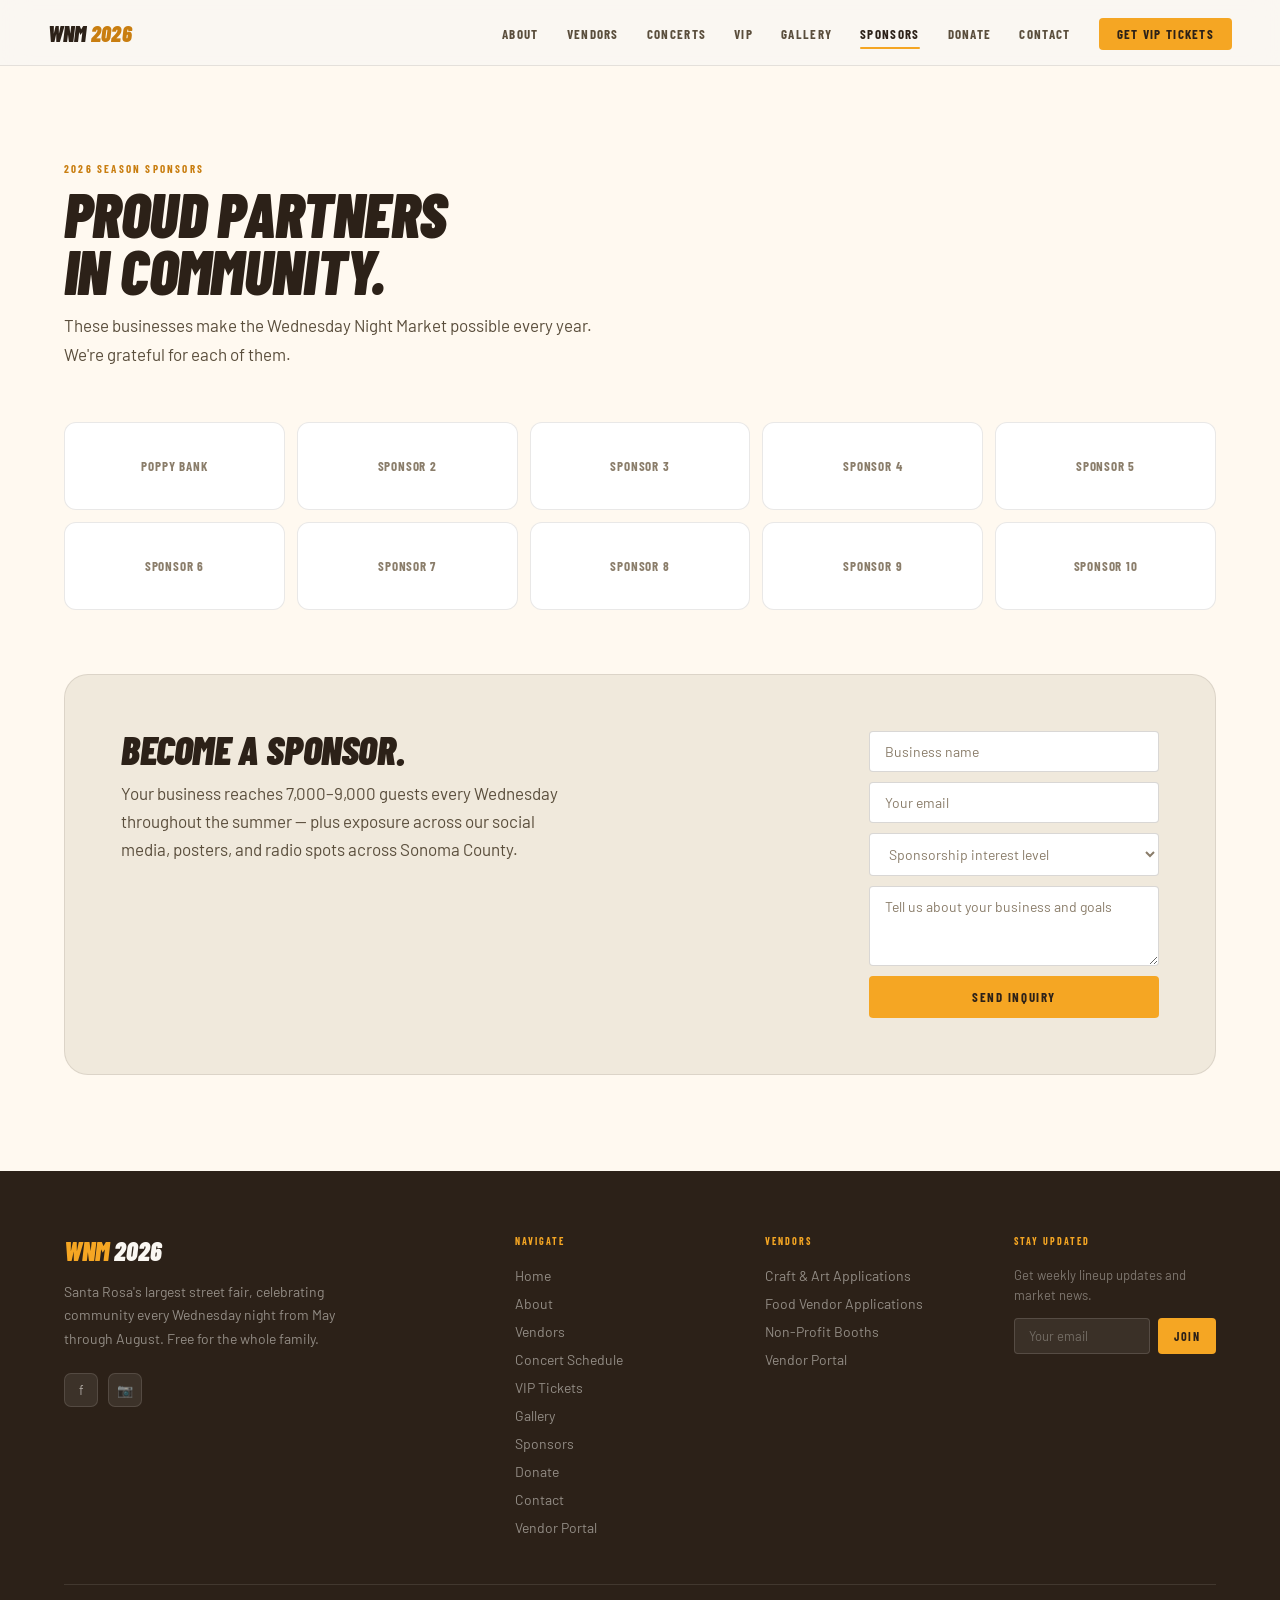
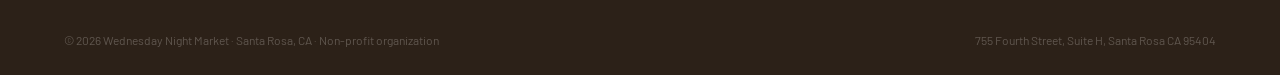
==== sponsors.html @ 672c6ce0 "Add files via upload" ====
<!DOCTYPE html>
<html lang="en">
<head>
<meta charset="UTF-8">
<meta name="viewport" content="width=device-width, initial-scale=1.0">
<title>Sponsors — Wednesday Night Market</title>
<meta name="description" content="The businesses that make the market possible, and how to become one.">
<link rel="preconnect" href="https://fonts.googleapis.com">
<link rel="preconnect" href="https://fonts.gstatic.com" crossorigin>
<link href="https://fonts.googleapis.com/css2?family=Barlow+Condensed:ital,wght@0,400;0,700;0,900;1,700;1,900&family=Barlow:wght@400;500;600&display=swap" rel="stylesheet">
<link rel="stylesheet" href="styles.css">
</head>
<body data-page="sponsors">

<a class="skip-link" href="#main">Skip to content</a>
<site-nav></site-nav>

<main id="main" class="page-body">
<section id="sponsors" class="sponsors-section section-pad">
  <p class="eyebrow fade-up">2026 Season Sponsors</p>
  <h2 class="display fade-up">Proud partners<br>in community.</h2>
  <p class="body-text fade-up">These businesses make the Wednesday Night Market possible every year. We're grateful for each of them.</p>

  <div class="sponsor-grid fade-up">
    <!-- Replace with actual sponsor logos -->
    <div class="sponsor-logo">Poppy Bank</div>
    <div class="sponsor-logo">Sponsor 2</div>
    <div class="sponsor-logo">Sponsor 3</div>
    <div class="sponsor-logo">Sponsor 4</div>
    <div class="sponsor-logo">Sponsor 5</div>
    <div class="sponsor-logo">Sponsor 6</div>
    <div class="sponsor-logo">Sponsor 7</div>
    <div class="sponsor-logo">Sponsor 8</div>
    <div class="sponsor-logo">Sponsor 9</div>
    <div class="sponsor-logo">Sponsor 10</div>
  </div>

  <div class="become-band fade-up">
    <div>
      <h3 class="display">Become a sponsor.</h3>
      <p class="body-text">Your business reaches 7,000–9,000 guests every Wednesday throughout the summer — plus exposure across our social media, posters, and radio spots across Sonoma County.</p>
    </div>
    <form class="sponsor-form" onsubmit="return false">
      <input type="text" placeholder="Business name" aria-label="Business name">
      <input type="email" placeholder="Your email" aria-label="Your email">
      <select aria-label="Sponsorship interest level">
        <option value="" disabled selected>Sponsorship interest level</option>
        <option>Beer / Wine Sponsor</option>
        <option>Event Night Sponsor</option>
        <option>Season Sponsor</option>
        <option>Community Partner</option>
        <option>Other / Not sure yet</option>
      </select>
      <textarea placeholder="Tell us about your business and goals" aria-label="Tell us about your business and goals"></textarea>
      <button type="submit" class="btn-amber">Send Inquiry</button>
    </form>
  </div>
</section>
</main>

<site-footer></site-footer>

<script src="nav.js"></script>
<script src="main.js"></script>
</body>
</html>
---- styles.css ----
/* ── TOKENS ── */
:root {
  --ink:        #2C2118;
  --ink-mid:    #5A4E3C;
  --ink-soft:   #8A7D6A;
  --base:       #FAF7F2;
  --base-warm:  #FFF9F0;
  --base-sand:  #F0E9DC;
  --base-deep:  #E8DFD0;
  --amber:      #F5A623;
  --amber-dark: #C97E10;
  --coral:      #E8452C;
  --coral-soft: #FDF0ED;
  --sage:       #5A9468;
  --sage-soft:  #EDF4EF;
  --white:      #FFFFFF;
  --border:     rgba(44,33,24,0.1);
  --border-mid: rgba(44,33,24,0.18);
  --radius-sm:  4px;
  --radius-md:  12px;
  --radius-lg:  24px;
}

*, *::before, *::after { box-sizing: border-box; margin: 0; padding: 0; }
html { scroll-behavior: smooth; }
body {
  font-family: 'Barlow', sans-serif;
  background: var(--base);
  color: var(--ink);
  overflow-x: hidden;
}

/* ── TYPE ── */
.display {
  font-family: 'Barlow Condensed', sans-serif;
  font-weight: 900;
  font-style: italic;
  line-height: 0.92;
  letter-spacing: -0.01em;
  text-transform: uppercase;
}
.display-upright {
  font-family: 'Barlow Condensed', sans-serif;
  font-weight: 700;
  line-height: 1.05;
  letter-spacing: 0.01em;
  text-transform: uppercase;
}
.eyebrow {
  font-family: 'Barlow Condensed', sans-serif;
  font-weight: 700;
  font-size: 11px;
  letter-spacing: 0.2em;
  text-transform: uppercase;
  color: var(--amber-dark);
}
.body-text { font-size: 17px; line-height: 1.72; color: var(--ink-mid); }

/* ── NAV ── */
nav {
  position: fixed;
  top: 0; left: 0; right: 0;
  z-index: 100;
  height: 66px;
  display: flex;
  align-items: center;
  justify-content: space-between;
  padding: 0 48px;
  background: rgba(250,247,242,0.9);
  backdrop-filter: blur(14px);
  border-bottom: 1px solid var(--border);
}
.nav-logo {
  font-family: 'Barlow Condensed', sans-serif;
  font-weight: 900;
  font-style: italic;
  font-size: 22px;
  color: var(--ink);
  text-transform: uppercase;
  letter-spacing: 0.01em;
  text-decoration: none;
}
.nav-logo .accent { color: var(--amber-dark); }
.nav-links { display: flex; gap: 28px; list-style: none; align-items: center; }
.nav-links a {
  font-family: 'Barlow Condensed', sans-serif;
  font-weight: 700;
  font-size: 13px;
  letter-spacing: 0.1em;
  text-transform: uppercase;
  color: var(--ink-mid);
  text-decoration: none;
  transition: color 0.18s;
}
.nav-links a:hover { color: var(--amber-dark); }
.nav-cta {
  background: var(--amber);
  color: var(--ink) !important;
  padding: 8px 18px;
  border-radius: var(--radius-sm);
  font-weight: 700 !important;
  transition: background 0.18s !important;
}
.nav-cta:hover { background: var(--amber-dark) !important; color: var(--white) !important; }

/* ── PAGE LABELS ── */

/* ── BUTTONS ── */
.btn-primary {
  display: inline-block;
  background: var(--ink);
  color: var(--base);
  font-family: 'Barlow Condensed', sans-serif;
  font-weight: 700;
  font-size: 13px;
  letter-spacing: 0.12em;
  text-transform: uppercase;
  padding: 13px 26px;
  border-radius: var(--radius-sm);
  text-decoration: none;
  border: none;
  cursor: pointer;
  transition: background 0.18s, transform 0.12s;
}
.btn-primary:hover { background: var(--amber-dark); transform: translateY(-1px); }
.btn-amber {
  display: inline-block;
  background: var(--amber);
  color: var(--ink);
  font-family: 'Barlow Condensed', sans-serif;
  font-weight: 700;
  font-size: 13px;
  letter-spacing: 0.12em;
  text-transform: uppercase;
  padding: 13px 26px;
  border-radius: var(--radius-sm);
  text-decoration: none;
  border: none;
  cursor: pointer;
  transition: background 0.18s, transform 0.12s;
}
.btn-amber:hover { background: var(--amber-dark); color: var(--white); transform: translateY(-1px); }
.btn-outline {
  display: inline-block;
  background: transparent;
  color: var(--ink);
  font-family: 'Barlow Condensed', sans-serif;
  font-weight: 700;
  font-size: 13px;
  letter-spacing: 0.12em;
  text-transform: uppercase;
  padding: 12px 26px;
  border-radius: var(--radius-sm);
  border: 1.5px solid var(--border-mid);
  text-decoration: none;
  cursor: pointer;
  transition: border-color 0.18s, background 0.18s;
}
.btn-outline:hover { border-color: var(--ink); background: rgba(44,33,24,0.04); }

/* ── HERO ── */
#home {
  position: relative;
  height: 100vh;
  min-height: 680px;
  display: flex;
  flex-direction: column;
  justify-content: flex-end;
  padding: 0 64px 80px;
  overflow: hidden;
}
.hero-video-wrap {
  position: absolute;
  inset: 0;
  overflow: hidden;
}
.hero-video-wrap video { width: 100%; height: 100%; object-fit: cover; }
.hero-video-placeholder {
  width: 100%; height: 100%;
  background: linear-gradient(145deg, #F0D8A0 0%, #E8B870 25%, #C8824A 55%, #F0C870 80%, #E0D090 100%);
  display: flex;
  align-items: center;
  justify-content: center;
  font-family: 'Barlow Condensed', sans-serif;
  font-size: 13px;
  letter-spacing: 0.15em;
  text-transform: uppercase;
  color: rgba(44,33,24,0.5);
  flex-direction: column;
  gap: 8px;
}
.hero-video-placeholder::before { content: '▶'; font-size: 28px; color: rgba(44,33,24,0.3); }
.hero-overlay {
  position: absolute;
  inset: 0;
  background: linear-gradient(
    to top,
    rgba(250,247,242,0.96) 0%,
    rgba(250,247,242,0.55) 35%,
    rgba(250,247,242,0.1)  65%,
    rgba(250,247,242,0)   100%
  );
}
.hero-content { position: relative; z-index: 2; }
.hero-eyebrow {
  display: flex;
  align-items: center;
  gap: 12px;
  margin-bottom: 14px;
}
.hero-eyebrow::before {
  content: '';
  display: block;
  width: 28px;
  height: 2px;
  background: var(--amber-dark);
  border-radius: 2px;
}
.hero-title {
  font-size: clamp(72px, 12vw, 148px);
  color: var(--ink);
  margin-bottom: 6px;
}
.hero-title .pop { color: var(--amber-dark); }
.hero-sub {
  font-family: 'Barlow Condensed', sans-serif;
  font-weight: 400;
  font-size: clamp(17px, 2vw, 22px);
  color: var(--ink-mid);
  letter-spacing: 0.06em;
  text-transform: uppercase;
  margin-bottom: 36px;
}
.hero-actions { display: flex; gap: 14px; align-items: center; flex-wrap: wrap; }

.hero-badge {
  position: absolute;
  top: 96px;
  right: 64px;
  z-index: 2;
  background: var(--coral);
  color: var(--white);
  width: 104px;
  height: 104px;
  border-radius: 50%;
  display: flex;
  flex-direction: column;
  align-items: center;
  justify-content: center;
  text-align: center;
}
.hero-badge .num {
  font-family: 'Barlow Condensed', sans-serif;
  font-weight: 900;
  font-size: 38px;
  line-height: 1;
}
.hero-badge .lbl {
  font-family: 'Barlow Condensed', sans-serif;
  font-weight: 700;
  font-size: 10px;
  letter-spacing: 0.08em;
  text-transform: uppercase;
  line-height: 1.3;
  opacity: 0.88;
}

/* ── TICKER ── */
.ticker-wrap {
  background: var(--ink);
  overflow: hidden;
  padding: 11px 0;
  white-space: nowrap;
}
.ticker-inner {
  display: inline-flex;
  animation: ticker 30s linear infinite;
}
@keyframes ticker { from { transform: translateX(0); } to { transform: translateX(-50%); } }
.ticker-item {
  font-family: 'Barlow Condensed', sans-serif;
  font-weight: 700;
  font-size: 12px;
  letter-spacing: 0.16em;
  text-transform: uppercase;
  color: var(--base);
  padding: 0 24px;
}
.ticker-sep { color: var(--amber); padding: 0 4px; }

/* ── EVENT STRIP ── */
.event-strip {
  background: var(--base-warm);
  display: grid;
  grid-template-columns: repeat(4, 1fr);
  border-bottom: 1px solid var(--border);
}
.es-item {
  padding: 28px 36px;
  border-right: 1px solid var(--border);
}
.es-item:last-child { border-right: none; }
.es-item .lbl {
  font-family: 'Barlow Condensed', sans-serif;
  font-weight: 700;
  font-size: 10px;
  letter-spacing: 0.2em;
  text-transform: uppercase;
  color: var(--amber-dark);
  margin-bottom: 6px;
}
.es-item .val {
  font-family: 'Barlow Condensed', sans-serif;
  font-weight: 700;
  font-size: 20px;
  color: var(--ink);
  line-height: 1.2;
}
.es-item .sub { font-size: 13px; color: var(--ink-soft); margin-top: 3px; }

/* ── SECTION STRUCTURE ── */
.section-pad { padding: 96px 64px; }
.section-pad-sm { padding: 64px 64px; }

/* ── PHOTO MOSAIC ── */
.mosaic-section { background: var(--base); }
.mosaic-header {
  display: flex;
  align-items: flex-end;
  justify-content: space-between;
  margin-bottom: 36px;
}
.mosaic {
  display: grid;
  grid-template-columns: repeat(12, 1fr);
  grid-auto-rows: 240px;
  gap: 8px;
}
.mosaic-item {
  border-radius: var(--radius-sm);
  overflow: hidden;
}
.mosaic-item img { width: 100%; height: 100%; object-fit: cover; display: block; }
.photo-ph {
  width: 100%; height: 100%;
  display: flex;
  flex-direction: column;
  align-items: center;
  justify-content: center;
  font-family: 'Barlow Condensed', sans-serif;
  font-size: 11px;
  letter-spacing: 0.1em;
  text-transform: uppercase;
  font-weight: 700;
  gap: 6px;
  text-align: center;
  padding: 8px;
}
.photo-ph .ico { font-size: 22px; opacity: 0.45; }
.m1 { grid-column: span 5; grid-row: span 2; }
.m2 { grid-column: span 4; }
.m3 { grid-column: span 3; }
.m4 { grid-column: span 3; }
.m5 { grid-column: span 4; }

/* ── ABOUT ── */
.about-section { background: var(--base-warm); }
.about-grid {
  display: grid;
  grid-template-columns: 1fr 1fr;
  gap: 80px;
  align-items: center;
  max-width: 1280px;
}
.about-image-wrap { position: relative; height: 520px; }
.about-img-main {
  position: absolute;
  top: 0; left: 0;
  width: 82%; height: 88%;
  border-radius: var(--radius-md);
  overflow: hidden;
}
.about-img-accent {
  position: absolute;
  bottom: 0; right: 0;
  width: 52%; height: 46%;
  border-radius: var(--radius-md);
  overflow: hidden;
  border: 5px solid var(--base-warm);
}
.stat-bubble {
  position: absolute;
  top: 44%;
  right: -16px;
  background: var(--amber);
  color: var(--ink);
  padding: 18px 22px;
  border-radius: var(--radius-md);
  text-align: center;
  z-index: 2;
  box-shadow: 0 8px 32px rgba(200,130,40,0.25);
}
.stat-bubble .big {
  font-family: 'Barlow Condensed', sans-serif;
  font-weight: 900;
  font-size: 40px;
  line-height: 1;
  color: var(--ink);
}
.stat-bubble .small {
  font-family: 'Barlow Condensed', sans-serif;
  font-weight: 700;
  font-size: 10px;
  letter-spacing: 0.12em;
  text-transform: uppercase;
  color: var(--ink-mid);
}
.about-copy h2 {
  font-size: clamp(38px, 5vw, 60px);
  color: var(--ink);
  margin: 10px 0 24px;
}
.about-copy p { color: var(--ink-mid); margin-bottom: 18px; }
.about-copy p:last-of-type { margin-bottom: 32px; }

/* ── BOARD ── */
.board-section { background: var(--base-sand); }
.board-section h2 { font-size: clamp(34px, 4vw, 52px); color: var(--ink); margin: 10px 0 44px; }
.board-grid {
  display: grid;
  grid-template-columns: repeat(4, 1fr);
  gap: 20px;
}
.board-card {
  background: var(--white);
  border-radius: var(--radius-md);
  overflow: hidden;
  border: 1px solid var(--border);
}
.board-photo { height: 200px; overflow: hidden; }
.board-photo .photo-ph { color: var(--ink-soft); background: var(--base-deep); }
.board-info { padding: 18px 20px; }
.board-name {
  font-family: 'Barlow Condensed', sans-serif;
  font-weight: 700;
  font-size: 18px;
  color: var(--ink);
  margin-bottom: 3px;
}
.board-role {
  font-family: 'Barlow Condensed', sans-serif;
  font-weight: 700;
  font-size: 11px;
  letter-spacing: 0.13em;
  text-transform: uppercase;
  color: var(--amber-dark);
}

/* ── VENDORS ── */
.vendors-section { background: var(--base); }
.vendors-intro { max-width: 600px; margin-bottom: 52px; }
.vendors-intro h2 { font-size: clamp(38px, 5vw, 62px); color: var(--ink); margin: 10px 0 18px; }

.vendor-tabs {
  display: flex;
  gap: 0;
  border-bottom: 2px solid var(--border);
  margin-bottom: 36px;
}
.vendor-tab {
  font-family: 'Barlow Condensed', sans-serif;
  font-weight: 700;
  font-size: 14px;
  letter-spacing: 0.1em;
  text-transform: uppercase;
  padding: 11px 26px;
  border: none;
  background: transparent;
  color: var(--ink-soft);
  cursor: pointer;
  border-bottom: 2px solid transparent;
  margin-bottom: -2px;
  transition: color 0.18s, border-color 0.18s;
}
.vendor-tab.active { color: var(--ink); border-bottom-color: var(--amber); }
.vendor-tab:hover { color: var(--ink-mid); }

.vendor-cards {
  display: grid;
  grid-template-columns: repeat(3, 1fr);
  gap: 20px;
  margin-bottom: 44px;
}
.vendor-card {
  border-radius: var(--radius-md);
  overflow: hidden;
  border: 1px solid var(--border);
  background: var(--white);
}
.vendor-card-img { height: 220px; overflow: hidden; }
.vendor-card-img .photo-ph { background: var(--base-sand); color: var(--ink-soft); }
.vendor-card-body { padding: 20px 22px; }
.vendor-category {
  font-family: 'Barlow Condensed', sans-serif;
  font-weight: 700;
  font-size: 10px;
  letter-spacing: 0.18em;
  text-transform: uppercase;
  color: var(--amber-dark);
  margin-bottom: 5px;
}
.vendor-title {
  font-family: 'Barlow Condensed', sans-serif;
  font-weight: 700;
  font-size: 20px;
  color: var(--ink);
  margin-bottom: 5px;
}
.vendor-desc { font-size: 14px; color: var(--ink-soft); line-height: 1.55; }

.apply-banner {
  background: var(--base-sand);
  border-radius: var(--radius-md);
  padding: 40px 48px;
  display: flex;
  align-items: center;
  justify-content: space-between;
  gap: 32px;
  border: 1px solid var(--border);
}
.apply-banner h3 {
  font-size: 26px;
  color: var(--ink);
  margin-bottom: 6px;
}
.apply-banner p { font-size: 14px; color: var(--ink-soft); max-width: 400px; }
.apply-banner-btns { display: flex; gap: 10px; flex-wrap: wrap; flex-shrink: 0; }

/* ── CONCERTS ── */
.concerts-section { background: var(--base-warm); }
.concerts-layout {
  display: grid;
  grid-template-columns: 1fr 360px;
  gap: 60px;
  align-items: start;
}
.concerts-section h2 { font-size: clamp(38px, 5vw, 62px); color: var(--ink); margin: 10px 0 36px; }

.concert-list { display: flex; flex-direction: column; }
.concert-item {
  display: grid;
  grid-template-columns: 72px 1fr auto;
  gap: 20px;
  align-items: center;
  padding: 16px 0;
  border-bottom: 1px solid var(--border);
  cursor: pointer;
  border-radius: var(--radius-sm);
  transition: background 0.15s;
}
.concert-item:hover { background: rgba(245,166,35,0.07); margin: 0 -12px; padding: 16px 12px; }
.c-date { text-align: center; }
.c-month {
  font-family: 'Barlow Condensed', sans-serif;
  font-weight: 700;
  font-size: 10px;
  letter-spacing: 0.18em;
  text-transform: uppercase;
  color: var(--amber-dark);
}
.c-day {
  font-family: 'Barlow Condensed', sans-serif;
  font-weight: 900;
  font-size: 30px;
  color: var(--ink);
  line-height: 1;
}
.c-name {
  font-family: 'Barlow Condensed', sans-serif;
  font-weight: 700;
  font-size: 19px;
  color: var(--ink);
  margin-bottom: 3px;
}
.c-type { font-size: 13px; color: var(--ink-soft); }

.ctag {
  font-family: 'Barlow Condensed', sans-serif;
  font-weight: 700;
  font-size: 10px;
  letter-spacing: 0.12em;
  text-transform: uppercase;
  padding: 4px 10px;
  border-radius: 20px;
  white-space: nowrap;
}
.ctag-nat { background: rgba(232,69,44,0.1); color: var(--coral); border: 1px solid rgba(232,69,44,0.25); }
.ctag-cov { background: rgba(199,126,16,0.1); color: var(--amber-dark); border: 1px solid rgba(199,126,16,0.25); }
.ctag-loc { background: var(--sage-soft); color: var(--sage); border: 1px solid rgba(90,148,104,0.25); }

/* ── MINI CALENDAR ── */
.mini-cal {
  background: var(--white);
  border-radius: var(--radius-md);
  border: 1px solid var(--border);
  padding: 24px;
  position: sticky;
  top: 82px;
}
.cal-head {
  display: flex;
  justify-content: space-between;
  align-items: center;
  margin-bottom: 18px;
}
.cal-month {
  font-family: 'Barlow Condensed', sans-serif;
  font-weight: 700;
  font-size: 15px;
  letter-spacing: 0.06em;
  text-transform: uppercase;
  color: var(--ink);
}
.cal-nav {
  font-family: 'Barlow Condensed', sans-serif;
  font-weight: 700;
  font-size: 13px;
  background: transparent;
  border: 1px solid var(--border);
  border-radius: var(--radius-sm);
  padding: 4px 10px;
  color: var(--ink-mid);
  cursor: pointer;
}
.cal-nav:hover { border-color: var(--amber); color: var(--amber-dark); }
.cal-grid {
  display: grid;
  grid-template-columns: repeat(7, 1fr);
  gap: 3px;
}
.cal-dl {
  font-family: 'Barlow Condensed', sans-serif;
  font-weight: 700;
  font-size: 10px;
  letter-spacing: 0.1em;
  text-transform: uppercase;
  color: var(--ink-soft);
  text-align: center;
  padding: 3px 0 6px;
}
.cal-d {
  aspect-ratio: 1;
  display: flex;
  align-items: center;
  justify-content: center;
  font-family: 'Barlow Condensed', sans-serif;
  font-weight: 700;
  font-size: 13px;
  color: rgba(44,33,24,0.35);
  border-radius: 50%;
  cursor: default;
}
.cal-d.has-event { color: var(--ink); background: rgba(245,166,35,0.14); cursor: pointer; }
.cal-d.has-event:hover { background: rgba(245,166,35,0.32); }
.cal-d.today { background: var(--amber); color: var(--ink); font-weight: 900; }
.cal-d.empty { opacity: 0; pointer-events: none; }
.cal-legend {
  margin-top: 18px;
  padding-top: 14px;
  border-top: 1px solid var(--border);
  display: flex;
  flex-direction: column;
  gap: 8px;
}
.cal-leg-item {
  display: flex;
  align-items: center;
  gap: 8px;
  font-size: 12px;
  color: var(--ink-soft);
}
.cal-swatch {
  width: 20px; height: 20px;
  border-radius: 50%;
  display: flex; align-items: center; justify-content: center;
  font-size: 10px;
  font-family: 'Barlow Condensed', sans-serif;
  font-weight: 700;
}

/* ── VIP ── */
.vip-section { background: var(--base-sand); }
.vip-grid {
  display: grid;
  grid-template-columns: 1fr 1fr;
  gap: 72px;
  align-items: center;
}
.vip-left h2 { font-size: clamp(38px, 5vw, 62px); color: var(--ink); margin: 10px 0 18px; }
.vip-left p { color: var(--ink-mid); margin-bottom: 28px; }
.vip-price {
  display: flex;
  align-items: baseline;
  gap: 8px;
  margin: 24px 0;
  padding: 24px;
  background: var(--white);
  border-radius: var(--radius-md);
  border: 1px solid var(--border);
}
.vip-price .amt {
  font-family: 'Barlow Condensed', sans-serif;
  font-weight: 900;
  font-size: 64px;
  color: var(--amber-dark);
  line-height: 1;
}
.vip-price .per {
  font-family: 'Barlow Condensed', sans-serif;
  font-weight: 700;
  font-size: 14px;
  color: var(--ink-soft);
  text-transform: uppercase;
  letter-spacing: 0.1em;
}
.vip-price .season-note {
  margin-left: auto;
  text-align: right;
}
.vip-price .season-note .s-big {
  font-family: 'Barlow Condensed', sans-serif;
  font-weight: 900;
  font-size: 22px;
  color: var(--ink);
}
.vip-price .season-note .s-small {
  font-size: 12px;
  color: var(--ink-soft);
}
.vip-perks { list-style: none; display: flex; flex-direction: column; gap: 11px; margin-bottom: 32px; }
.vip-perks li {
  display: flex;
  align-items: center;
  gap: 11px;
  font-size: 16px;
  color: var(--ink-mid);
}
.perk-dot {
  width: 7px; height: 7px;
  background: var(--amber);
  border-radius: 50%;
  flex-shrink: 0;
}
.vip-img {
  height: 520px;
  border-radius: var(--radius-lg);
  overflow: hidden;
  position: relative;
}
.vip-img .photo-ph { height: 100%; background: var(--base-deep); color: var(--ink-soft); }
.vip-season-badge {
  position: absolute;
  bottom: 24px;
  left: 24px;
  background: rgba(250,247,242,0.92);
  backdrop-filter: blur(10px);
  border: 1px solid var(--border-mid);
  border-radius: var(--radius-md);
  padding: 14px 18px;
}
.vip-season-badge .b-lbl { font-size: 10px; color: var(--amber-dark); font-family: 'Barlow Condensed', sans-serif; font-weight: 700; letter-spacing: 0.15em; text-transform: uppercase; margin-bottom: 3px; }
.vip-season-badge .b-val { font-family: 'Barlow Condensed', sans-serif; font-weight: 700; font-size: 18px; color: var(--ink); }

/* ── GALLERY ── */
.gallery-section { background: var(--base); }
.gallery-section h2 { font-size: clamp(38px, 5vw, 62px); color: var(--ink); margin: 10px 0 32px; }
.gallery-filters {
  display: flex;
  gap: 8px;
  flex-wrap: wrap;
  margin-bottom: 28px;
}
.gf-btn {
  font-family: 'Barlow Condensed', sans-serif;
  font-weight: 700;
  font-size: 11px;
  letter-spacing: 0.13em;
  text-transform: uppercase;
  padding: 7px 16px;
  border-radius: 20px;
  border: 1px solid var(--border-mid);
  background: transparent;
  color: var(--ink-soft);
  cursor: pointer;
  transition: all 0.15s;
}
.gf-btn.active, .gf-btn:hover {
  background: var(--ink);
  border-color: var(--ink);
  color: var(--white);
}
.gallery-grid {
  display: grid;
  grid-template-columns: repeat(4, 1fr);
  gap: 8px;
}
.gi {
  border-radius: var(--radius-sm);
  overflow: hidden;
  cursor: pointer;
  position: relative;
}
.gi:nth-child(3n+1) { grid-row: span 2; }
.gi-img { width: 100%; }
.gi:not(:nth-child(3n+1)) .gi-img { aspect-ratio: 4/3; }
.gi:nth-child(3n+1) .gi-img { aspect-ratio: 3/4; height: 100%; }
.gi-img .photo-ph {
  background: var(--base-sand);
  color: var(--ink-soft);
  min-height: 180px;
  height: 100%;
  width: 100%;
}
.gi-overlay {
  position: absolute;
  inset: 0;
  background: rgba(44,33,24,0);
  display: flex;
  align-items: flex-end;
  padding: 14px;
  transition: background 0.2s;
}
.gi:hover .gi-overlay { background: rgba(44,33,24,0.4); }
.gi-label {
  font-family: 'Barlow Condensed', sans-serif;
  font-weight: 700;
  font-size: 12px;
  letter-spacing: 0.12em;
  text-transform: uppercase;
  color: var(--white);
  opacity: 0;
  transition: opacity 0.2s;
}
.gi:hover .gi-label { opacity: 1; }
.gallery-more { text-align: center; margin-top: 36px; }

/* ── SPONSORS ── */
.sponsors-section { background: var(--base-warm); }
.sponsors-section h2 { font-size: clamp(38px, 5vw, 62px); color: var(--ink); margin: 10px 0 12px; }
.sponsors-section > .body-text { max-width: 540px; margin-bottom: 52px; }
.sponsor-grid {
  display: grid;
  grid-template-columns: repeat(5, 1fr);
  gap: 12px;
  margin-bottom: 64px;
}
.sponsor-logo {
  background: var(--white);
  border: 1px solid var(--border);
  border-radius: var(--radius-md);
  height: 88px;
  display: flex;
  align-items: center;
  justify-content: center;
  font-family: 'Barlow Condensed', sans-serif;
  font-weight: 700;
  font-size: 13px;
  color: var(--ink-soft);
  letter-spacing: 0.06em;
  text-transform: uppercase;
  transition: border-color 0.18s, box-shadow 0.18s;
  cursor: pointer;
}
.sponsor-logo:hover { border-color: var(--amber); box-shadow: 0 0 0 3px rgba(245,166,35,0.12); }

.become-band {
  background: var(--base-sand);
  border-radius: var(--radius-lg);
  padding: 56px 56px;
  display: grid;
  grid-template-columns: 1fr auto;
  gap: 56px;
  align-items: start;
  border: 1px solid var(--border);
}
.become-band h3 { font-size: clamp(26px, 3.5vw, 40px); color: var(--ink); margin-bottom: 12px; }
.become-band p { color: var(--ink-mid); max-width: 440px; line-height: 1.65; margin-bottom: 0; }

.sponsor-form { display: flex; flex-direction: column; gap: 10px; min-width: 290px; }
.sponsor-form input,
.sponsor-form select,
.sponsor-form textarea {
  background: var(--white);
  border: 1px solid var(--border-mid);
  border-radius: var(--radius-sm);
  color: var(--ink);
  font-family: 'Barlow', sans-serif;
  font-size: 14px;
  padding: 11px 15px;
  outline: none;
  transition: border-color 0.18s;
  width: 100%;
}
.sponsor-form input:focus,
.sponsor-form select:focus,
.sponsor-form textarea:focus { border-color: var(--amber-dark); }
.sponsor-form input::placeholder,
.sponsor-form textarea::placeholder { color: var(--ink-soft); }
.sponsor-form select { color: var(--ink-soft); }
.sponsor-form select option { color: var(--ink); }
.sponsor-form textarea { resize: vertical; min-height: 80px; }

/* ── CONTACT ── */
.contact-section { background: var(--base); }
.contact-grid {
  display: grid;
  grid-template-columns: 1fr 1fr;
  gap: 80px;
  align-items: start;
}
.contact-section h2 { font-size: clamp(38px, 5vw, 62px); color: var(--ink); margin: 10px 0 18px; }
.contact-section .body-text { margin-bottom: 40px; }
.contact-details { display: flex; flex-direction: column; gap: 20px; margin-bottom: 36px; }
.ci {
  display: flex;
  align-items: flex-start;
  gap: 14px;
}
.ci-icon {
  width: 40px; height: 40px;
  background: rgba(199,126,16,0.1);
  border-radius: 8px;
  display: flex; align-items: center; justify-content: center;
  font-size: 17px;
  flex-shrink: 0;
  color: var(--amber-dark);
}
.ci-lbl {
  font-family: 'Barlow Condensed', sans-serif;
  font-weight: 700;
  font-size: 10px;
  letter-spacing: 0.16em;
  text-transform: uppercase;
  color: var(--amber-dark);
  margin-bottom: 3px;
}
.ci-val { font-size: 15px; color: var(--ink-mid); line-height: 1.5; }

.map-ph {
  width: 100%; height: 220px;
  background: var(--base-sand);
  border-radius: var(--radius-md);
  border: 1px solid var(--border);
  display: flex; flex-direction: column;
  align-items: center; justify-content: center;
  gap: 8px;
  font-family: 'Barlow Condensed', sans-serif;
  font-size: 12px;
  letter-spacing: 0.12em;
  text-transform: uppercase;
  font-weight: 700;
  color: var(--ink-soft);
}
.map-ph::before { content: '📍'; font-size: 26px; }

.contact-form { display: flex; flex-direction: column; gap: 14px; }
.contact-form input,
.contact-form textarea {
  background: var(--white);
  border: 1px solid var(--border-mid);
  border-radius: var(--radius-sm);
  color: var(--ink);
  font-family: 'Barlow', sans-serif;
  font-size: 15px;
  padding: 13px 16px;
  outline: none;
  transition: border-color 0.18s;
  width: 100%;
}
.contact-form input:focus,
.contact-form textarea:focus { border-color: var(--amber-dark); }
.contact-form input::placeholder,
.contact-form textarea::placeholder { color: var(--ink-soft); }
.contact-form textarea { resize: vertical; min-height: 120px; }
.form-row { display: grid; grid-template-columns: 1fr 1fr; gap: 12px; }

/* ── FOOTER ── */
footer {
  background: var(--ink);
  padding: 64px 64px 28px;
}
.footer-top {
  display: grid;
  grid-template-columns: 2fr 1fr 1fr 1fr;
  gap: 48px;
  margin-bottom: 48px;
  padding-bottom: 48px;
  border-bottom: 1px solid rgba(250,247,242,0.1);
}
.f-logo {
  font-family: 'Barlow Condensed', sans-serif;
  font-weight: 900;
  font-style: italic;
  font-size: 26px;
  color: var(--amber);
  text-transform: uppercase;
  margin-bottom: 14px;
}
.f-logo span { color: var(--base); }
.f-about { font-size: 14px; color: rgba(250,247,242,0.5); line-height: 1.7; max-width: 280px; }
.f-social { display: flex; gap: 10px; margin-top: 22px; }
.f-s-btn {
  width: 34px; height: 34px;
  background: rgba(250,247,242,0.08);
  border: 1px solid rgba(250,247,242,0.12);
  border-radius: 7px;
  display: flex; align-items: center; justify-content: center;
  font-size: 13px; cursor: pointer;
  color: rgba(250,247,242,0.6);
  transition: background 0.15s, border-color 0.15s, color 0.15s;
}
.f-s-btn:hover { background: rgba(245,166,35,0.14); border-color: rgba(245,166,35,0.4); color: var(--amber); }
.f-col h4 {
  font-family: 'Barlow Condensed', sans-serif;
  font-weight: 700;
  font-size: 10px;
  letter-spacing: 0.2em;
  text-transform: uppercase;
  color: var(--amber);
  margin-bottom: 18px;
}
.f-col ul { list-style: none; display: flex; flex-direction: column; gap: 9px; }
.f-col ul a {
  font-size: 14px;
  color: rgba(250,247,242,0.5);
  text-decoration: none;
  transition: color 0.15s;
}
.f-col ul a:hover { color: var(--base); }
.f-col .f-note { font-size: 13px; color: rgba(250,247,242,0.4); line-height: 1.6; margin-bottom: 12px; }
.f-newsletter { display: flex; gap: 8px; }
.f-newsletter input {
  background: rgba(250,247,242,0.07);
  border: 1px solid rgba(250,247,242,0.14);
  border-radius: var(--radius-sm);
  color: var(--base);
  font-family: 'Barlow', sans-serif;
  font-size: 13px;
  padding: 9px 14px;
  outline: none;
  width: 100%;
  transition: border-color 0.18s;
}
.f-newsletter input:focus { border-color: var(--amber); }
.f-newsletter input::placeholder { color: rgba(250,247,242,0.3); }
.f-newsletter .btn-amber { padding: 9px 16px; font-size: 12px; white-space: nowrap; }
.footer-bottom {
  display: flex;
  justify-content: space-between;
  align-items: center;
  flex-wrap: wrap;
  gap: 8px;
}
.footer-bottom p { font-size: 12px; color: rgba(250,247,242,0.25); }

/* ── CORAL ACCENT STRIPE ── */
.coral-stripe {
  background: var(--coral);
  padding: 22px 64px;
  display: flex;
  align-items: center;
  justify-content: space-between;
  gap: 24px;
}
.coral-stripe p {
  font-family: 'Barlow Condensed', sans-serif;
  font-weight: 700;
  font-size: 18px;
  color: var(--white);
  letter-spacing: 0.02em;
}
.coral-stripe .btn-amber { background: var(--white); color: var(--coral); }
.coral-stripe .btn-amber:hover { background: var(--base-warm); }

/* ── SCROLL FADE ── */
.fade-up {
  opacity: 0;
  transform: translateY(20px);
  transition: opacity 0.55s ease, transform 0.55s ease;
}
.fade-up.visible { opacity: 1; transform: translateY(0); }

/* ════════════════════════════════════════════════════════
   SITE SHELL — added when the mockup was split into pages
   ════════════════════════════════════════════════════════ */

site-nav, site-footer { display: block; }

/* Every page except home starts below the fixed nav */
.page-body { padding-top: 66px; }

.skip-link {
  position: absolute;
  left: -9999px;
  z-index: 200;
  background: var(--ink);
  color: var(--base);
  font-family: 'Barlow Condensed', sans-serif;
  font-weight: 700;
  font-size: 13px;
  letter-spacing: 0.12em;
  text-transform: uppercase;
  padding: 12px 20px;
  border-radius: var(--radius-sm);
  text-decoration: none;
}
.skip-link:focus { left: 16px; top: 12px; }

.visually-hidden {
  position: absolute;
  width: 1px; height: 1px;
  margin: -1px; padding: 0;
  overflow: hidden;
  clip: rect(0 0 0 0);
  white-space: nowrap;
  border: 0;
}

/* Active page marker in the nav */
.nav-links a.is-active { color: var(--ink); position: relative; }
.nav-links a.is-active::after {
  content: '';
  position: absolute;
  left: 0; right: 0; bottom: -7px;
  height: 2px;
  background: var(--amber);
  border-radius: 2px;
}
.nav-links a.nav-cta.is-active::after { display: none; }

/* Mobile menu button */
.nav-toggle {
  display: none;
  flex-direction: column;
  justify-content: center;
  gap: 5px;
  width: 40px; height: 40px;
  padding: 0 8px;
  background: transparent;
  border: 1.5px solid var(--border-mid);
  border-radius: var(--radius-sm);
  cursor: pointer;
}
.nav-toggle span {
  display: block;
  height: 2px;
  background: var(--ink);
  border-radius: 2px;
  transition: transform 0.18s, opacity 0.18s;
}
.nav-toggle[aria-expanded="true"] span:nth-child(1) { transform: translateY(7px) rotate(45deg); }
.nav-toggle[aria-expanded="true"] span:nth-child(2) { opacity: 0; }
.nav-toggle[aria-expanded="true"] span:nth-child(3) { transform: translateY(-7px) rotate(-45deg); }

/* Footer social buttons are anchors now */
.f-social a.f-s-btn { text-decoration: none; }

/* Visible keyboard focus */
a:focus-visible,
button:focus-visible,
input:focus-visible,
select:focus-visible,
textarea:focus-visible {
  outline: 2px solid var(--amber-dark);
  outline-offset: 3px;
}

/* ── RESPONSIVE ── */
@media (max-width: 1080px) {
  nav { padding: 0 28px; }
  .nav-links { gap: 20px; }
  .section-pad { padding: 72px 32px; }
  .section-pad-sm { padding: 52px 32px; }
  #home { padding: 0 32px 56px; }
  .hero-badge { top: 88px; right: 32px; }
  .coral-stripe { padding: 20px 32px; }
  .about-grid, .vip-grid, .contact-grid { grid-template-columns: 1fr; gap: 44px; }
  .concerts-layout { grid-template-columns: 1fr; gap: 40px; }
  .mini-cal { max-width: 420px; }
  .board-grid, .gallery-grid, .vendor-cards { grid-template-columns: repeat(2, 1fr); }
  .sponsor-grid { grid-template-columns: repeat(3, 1fr); }
  .event-strip { grid-template-columns: repeat(2, 1fr); }
  .mosaic { grid-template-columns: repeat(6, 1fr); grid-auto-rows: 200px; }
  .m1 { grid-column: span 6; grid-row: span 2; }
  .m2, .m3, .m4, .m5 { grid-column: span 3; }
  .become-band { grid-template-columns: 1fr; padding: 40px 32px; gap: 32px; }
  .footer-top { grid-template-columns: 1fr 1fr; gap: 36px; }
  footer { padding: 52px 32px 24px; }
}

@media (max-width: 720px) {
  nav { padding: 0 20px; }
  .nav-toggle { display: flex; }
  .nav-links {
    position: fixed;
    top: 66px; left: 0; right: 0;
    display: none;
    flex-direction: column;
    align-items: stretch;
    gap: 0;
    padding: 12px 20px 20px;
    background: var(--base-warm);
    border-bottom: 1px solid var(--border);
    box-shadow: 0 12px 24px rgba(44,33,24,0.08);
    max-height: calc(100vh - 66px);
    overflow-y: auto;
  }
  .nav-links.open { display: flex; }
  .nav-links li { border-bottom: 1px solid var(--border); }
  .nav-links li:last-child { border-bottom: none; padding-top: 14px; }
  .nav-links a { display: block; padding: 14px 2px; font-size: 15px; }
  .nav-links a.is-active::after { display: none; }
  .nav-links a.is-active { color: var(--amber-dark); }
  .nav-links a.nav-cta { text-align: center; padding: 13px 18px; }

  .section-pad { padding: 56px 20px; }
  .section-pad-sm { padding: 44px 20px; }
  #home { padding: 0 20px 44px; min-height: 600px; }
  .hero-badge { width: 78px; height: 78px; top: 80px; right: 20px; }
  .hero-badge .num { font-size: 28px; }
  .hero-badge .lbl { font-size: 8px; }
  .coral-stripe { padding: 20px; flex-direction: column; align-items: flex-start; gap: 14px; }
  .mosaic-header { flex-direction: column; align-items: flex-start; gap: 18px; }

  .event-strip { grid-template-columns: 1fr; }
  .es-item { border-right: none; border-bottom: 1px solid var(--border); padding: 20px 24px; }
  .mosaic { grid-template-columns: 1fr; grid-auto-rows: 200px; }
  .m1, .m2, .m3, .m4, .m5 { grid-column: span 1; grid-row: span 1; }
  .about-image-wrap { height: 380px; }
  .board-grid, .gallery-grid, .vendor-cards, .sponsor-grid { grid-template-columns: 1fr; }
  .gi:nth-child(3n+1) { grid-row: span 1; }
  .gi:nth-child(3n+1) .gi-img { aspect-ratio: 4/3; height: auto; }
  .vendor-tabs { overflow-x: auto; }
  .vendor-tab { white-space: nowrap; }
  .apply-banner { flex-direction: column; align-items: flex-start; gap: 22px; padding: 32px 24px; }
  .apply-banner-btns { display: flex; flex-wrap: wrap; gap: 10px; }
  .concert-item { grid-template-columns: 56px 1fr; row-gap: 8px; }
  .concert-item .ctag { justify-self: start; grid-column: 2; }
  .vip-price { flex-wrap: wrap; gap: 16px; }
  .vip-price .season-note { margin-left: 0; text-align: left; }
  .vip-img { height: 340px; }
  .become-band { padding: 32px 24px; }
  .sponsor-form { min-width: 0; }
  .form-row { grid-template-columns: 1fr; }
  .footer-top { grid-template-columns: 1fr; gap: 32px; }
  footer { padding: 44px 20px 24px; }
}

/* ── REDUCED MOTION ── */
@media (prefers-reduced-motion: reduce) {
  html { scroll-behavior: auto; }
  .fade-up { opacity: 1; transform: none; transition: none; }
  .ticker-inner { animation: none; }
  *, *::before, *::after { transition-duration: 0.01ms !important; animation-duration: 0.01ms !important; }
}

/* ════════════════════════════════════════════════════════
   HOME — EXPLORE CARDS + SPONSOR HIGHLIGHT
   ════════════════════════════════════════════════════════ */
.explore-section { background: var(--base-warm); }
.explore-header { margin-bottom: 36px; }
.explore-grid {
  display: grid;
  grid-template-columns: repeat(4, 1fr);
  gap: 16px;
}
.explore-card {
  position: relative;
  display: flex;
  flex-direction: column;
  gap: 6px;
  background: var(--white);
  border: 1px solid var(--border);
  border-radius: var(--radius-md);
  padding: 26px 24px 24px;
  text-decoration: none;
  color: var(--ink);
  transition: border-color 0.18s, transform 0.18s, box-shadow 0.18s;
}
.explore-card:hover {
  border-color: var(--amber);
  transform: translateY(-3px);
  box-shadow: 0 14px 28px rgba(44,33,24,0.08);
}
.explore-ico { font-size: 26px; line-height: 1; margin-bottom: 4px; }
.explore-title {
  font-family: 'Barlow Condensed', sans-serif;
  font-weight: 700;
  font-size: 17px;
  letter-spacing: 0.01em;
  text-transform: uppercase;
  color: var(--ink);
}
.explore-desc { font-size: 14px; line-height: 1.5; color: var(--ink-mid); }
.explore-arrow {
  position: absolute;
  top: 24px; right: 22px;
  color: var(--amber-dark);
  font-size: 16px;
  opacity: 0;
  transform: translateX(-4px);
  transition: opacity 0.18s, transform 0.18s;
}
.explore-card:hover .explore-arrow { opacity: 1; transform: translateX(0); }

.sponsor-highlight { background: var(--base-sand); }
.sponsor-highlight-header {
  display: flex;
  align-items: flex-end;
  justify-content: space-between;
  margin-bottom: 28px;
  gap: 24px;
}
.sponsor-highlight-grid {
  display: grid;
  grid-template-columns: repeat(5, 1fr);
  gap: 12px;
}

/* ════════════════════════════════════════════════════════
   DONATE PAGE
   ════════════════════════════════════════════════════════ */
.donate-section { background: var(--base); }
.donate-intro { max-width: 720px; margin-bottom: 48px; }
.donate-intro .body-text { margin-top: 18px; }
.donate-grid {
  display: grid;
  grid-template-columns: 1fr 380px;
  gap: 56px;
  align-items: start;
}
.donate-card {
  background: var(--sage-soft);
  border: 1px solid rgba(90,148,104,0.2);
  border-radius: var(--radius-lg);
  padding: 36px;
}
.donate-toggle {
  display: inline-flex;
  background: var(--white);
  border: 1px solid rgba(90,148,104,0.25);
  border-radius: 999px;
  padding: 4px;
  margin-bottom: 24px;
}
.donate-toggle-btn {
  border: none;
  background: transparent;
  font-family: 'Barlow Condensed', sans-serif;
  font-weight: 700;
  font-size: 13px;
  letter-spacing: 0.06em;
  text-transform: uppercase;
  color: var(--ink-mid);
  padding: 9px 20px;
  border-radius: 999px;
  cursor: pointer;
  transition: background 0.15s, color 0.15s;
}
.donate-toggle-btn.active { background: var(--sage); color: var(--white); }
.donate-amounts {
  display: grid;
  grid-template-columns: repeat(2, 1fr);
  gap: 10px;
  margin-bottom: 18px;
}
.donate-amount {
  background: var(--white);
  border: 1.5px solid rgba(90,148,104,0.3);
  border-radius: var(--radius-sm);
  font-family: 'Barlow Condensed', sans-serif;
  font-weight: 700;
  font-size: 20px;
  color: var(--ink);
  padding: 16px 8px;
  cursor: pointer;
  transition: border-color 0.15s, background 0.15s;
}
.donate-amount:hover { border-color: var(--sage); }
.donate-amount.active { background: var(--sage); border-color: var(--sage); color: var(--white); }
.donate-amount-custom { font-size: 14px; text-transform: uppercase; letter-spacing: 0.08em; }
.donate-custom-row {
  display: flex;
  align-items: center;
  background: var(--white);
  border: 1.5px solid rgba(90,148,104,0.3);
  border-radius: var(--radius-sm);
  padding: 4px 4px 4px 16px;
  margin-bottom: 18px;
}
.donate-custom-prefix { font-weight: 700; color: var(--ink-mid); margin-right: 4px; }
.donate-custom-row input {
  flex: 1;
  border: none;
  background: transparent;
  font-family: 'Barlow', sans-serif;
  font-size: 16px;
  padding: 12px 8px;
  color: var(--ink);
}
.donate-custom-row input:focus { outline: none; }
.donate-submit { width: 100%; text-align: center; font-size: 14px; padding: 15px 20px; }
.donate-note { font-size: 12px; color: var(--ink-soft); margin-top: 14px; line-height: 1.6; }

.donate-impact { display: flex; flex-direction: column; gap: 18px; }
.donate-impact-item {
  background: var(--base-warm);
  border: 1px solid var(--border);
  border-radius: var(--radius-md);
  padding: 20px 22px;
}
.donate-impact-amt {
  font-family: 'Barlow Condensed', sans-serif;
  font-weight: 900;
  font-style: italic;
  font-size: 26px;
  color: var(--sage);
  margin-bottom: 4px;
}
.donate-impact-desc { font-size: 14px; color: var(--ink-mid); line-height: 1.5; }

/* ════════════════════════════════════════════════════════
   VENDOR PORTAL PAGE
   ════════════════════════════════════════════════════════ */
.portal-section { background: var(--base-warm); }
.portal-intro { max-width: 680px; margin-bottom: 40px; }
.portal-intro .body-text { margin-top: 18px; }
.portal-card {
  background: var(--white);
  border: 1px solid var(--border);
  border-radius: var(--radius-lg);
  padding: 40px;
  max-width: 720px;
}
.portal-google-btn {
  display: inline-flex;
  align-items: center;
  gap: 10px;
}
.portal-google-icon {
  display: inline-flex;
  align-items: center;
  justify-content: center;
  width: 20px; height: 20px;
  background: var(--white);
  color: var(--ink);
  border-radius: 50%;
  font-family: Arial, sans-serif;
  font-weight: 700;
  font-size: 13px;
}
.portal-signin-note { margin-top: 14px; font-size: 13px; color: var(--ink-soft); }

.portal-dash-head {
  display: flex;
  align-items: center;
  justify-content: space-between;
  margin-bottom: 28px;
  padding-bottom: 24px;
  border-bottom: 1px solid var(--border);
}
.portal-dash-name {
  font-family: 'Barlow Condensed', sans-serif;
  font-weight: 700;
  font-size: 18px;
  color: var(--ink);
}
.portal-dash-email { font-size: 13px; color: var(--ink-soft); }

.portal-tabs {
  display: flex;
  gap: 0;
  border-bottom: 2px solid var(--border);
  margin-bottom: 28px;
  overflow-x: auto;
}
.portal-tab {
  background: transparent;
  border: none;
  border-bottom: 2px solid transparent;
  margin-bottom: -2px;
  font-family: 'Barlow Condensed', sans-serif;
  font-weight: 700;
  font-size: 13px;
  letter-spacing: 0.06em;
  text-transform: uppercase;
  color: var(--ink-soft);
  padding: 10px 18px 12px;
  cursor: pointer;
  white-space: nowrap;
  transition: color 0.15s, border-color 0.15s;
}
.portal-tab.active { color: var(--ink); border-bottom-color: var(--amber); }
.portal-tab:hover { color: var(--ink-mid); }

.portal-status {
  display: flex;
  align-items: center;
  gap: 10px;
  background: var(--base-sand);
  border-radius: var(--radius-sm);
  padding: 12px 16px;
  margin-bottom: 24px;
  font-size: 14px;
  color: var(--ink-mid);
}
.portal-status-dot {
  width: 9px; height: 9px;
  border-radius: 50%;
  background: var(--ink-soft);
  flex-shrink: 0;
}
.portal-status-dot[data-status="pending"] { background: var(--amber); }
.portal-status-dot[data-status="approved"] { background: var(--sage); }
.portal-status-dot[data-status="rejected"] { background: var(--coral); }

.portal-form { gap: 12px; }
.portal-upload-btn { display: inline-block; cursor: pointer; }

/* ── RESPONSIVE additions ── */
@media (max-width: 1080px) {
  .explore-grid { grid-template-columns: repeat(2, 1fr); }
  .sponsor-highlight-grid { grid-template-columns: repeat(3, 1fr); }
  .donate-grid { grid-template-columns: 1fr; gap: 36px; }
}

@media (max-width: 720px) {
  .explore-grid { grid-template-columns: 1fr; }
  .sponsor-highlight-header { flex-direction: column; align-items: flex-start; gap: 16px; }
  .sponsor-highlight-grid { grid-template-columns: repeat(2, 1fr); }
  .donate-card { padding: 26px 22px; }
  .donate-amounts { grid-template-columns: repeat(2, 1fr); }
  .portal-card { padding: 28px 22px; }
  .portal-dash-head { flex-direction: column; align-items: flex-start; gap: 14px; }
}
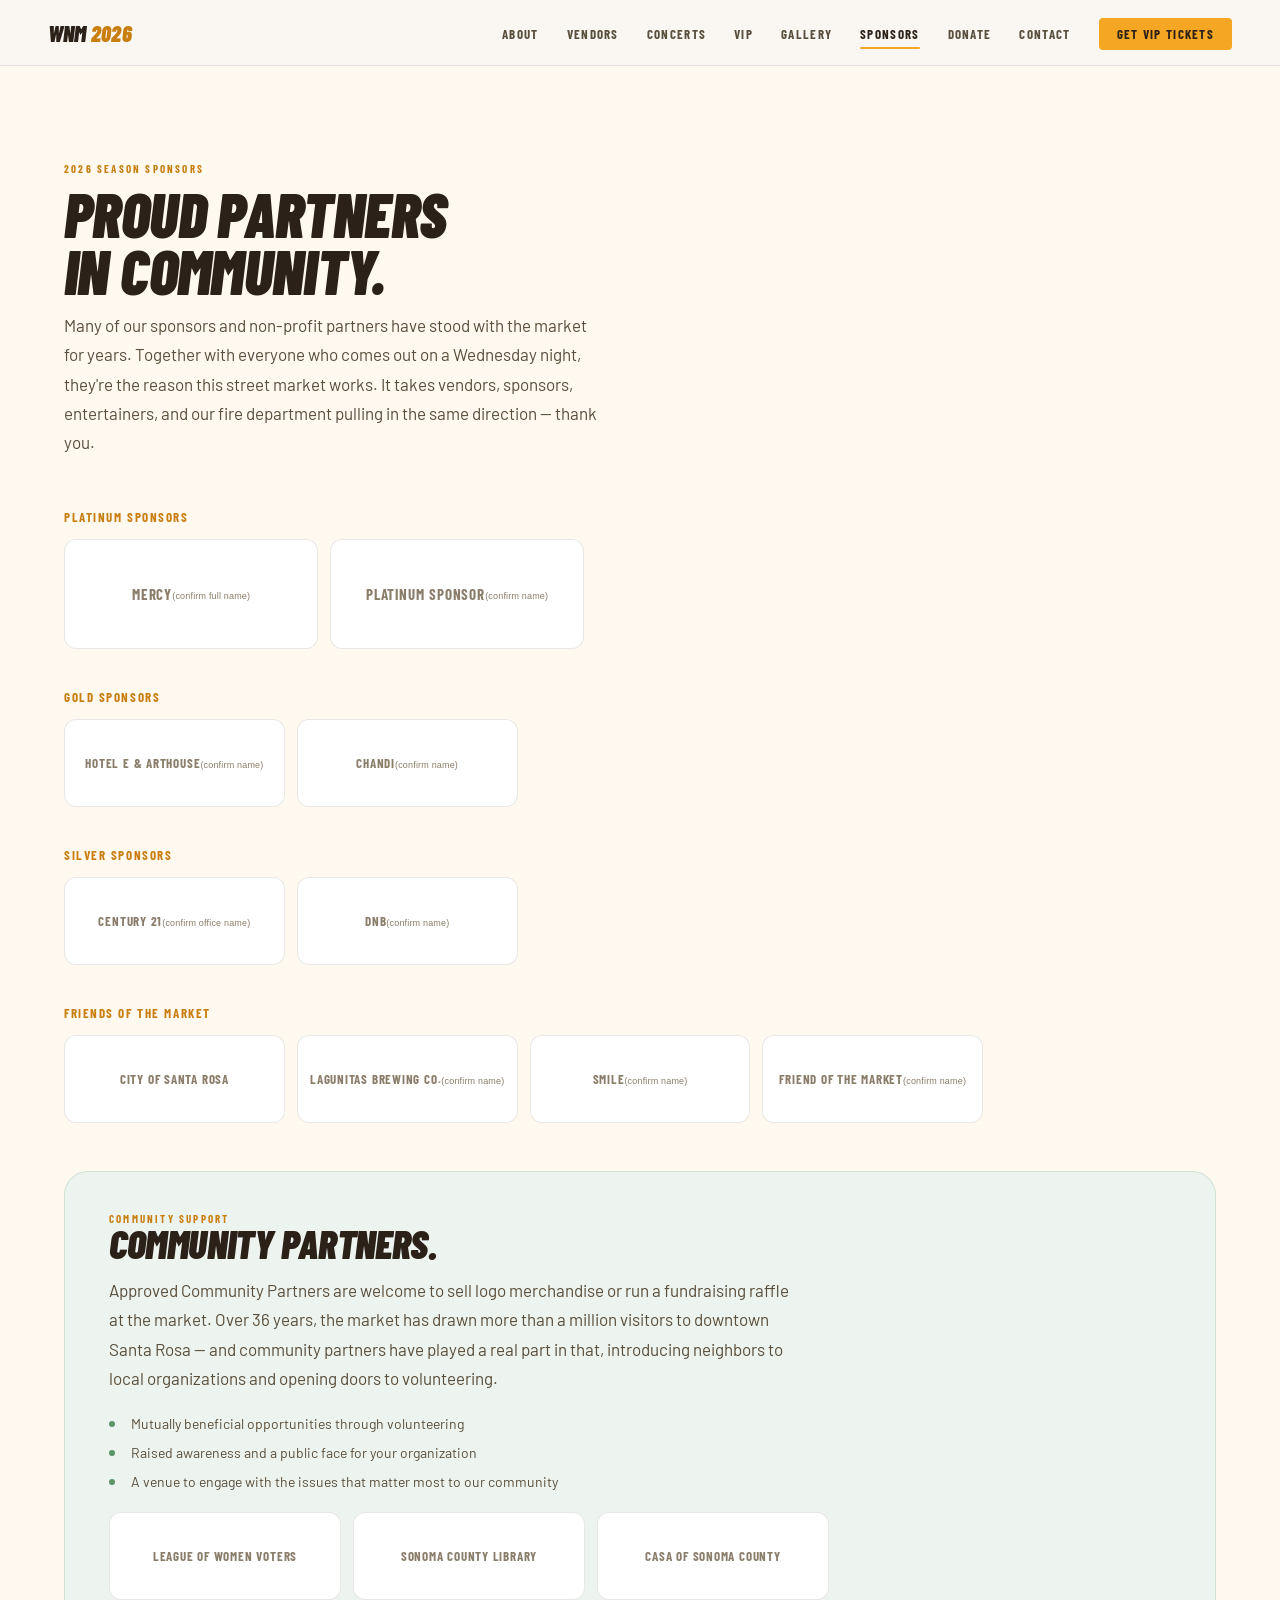
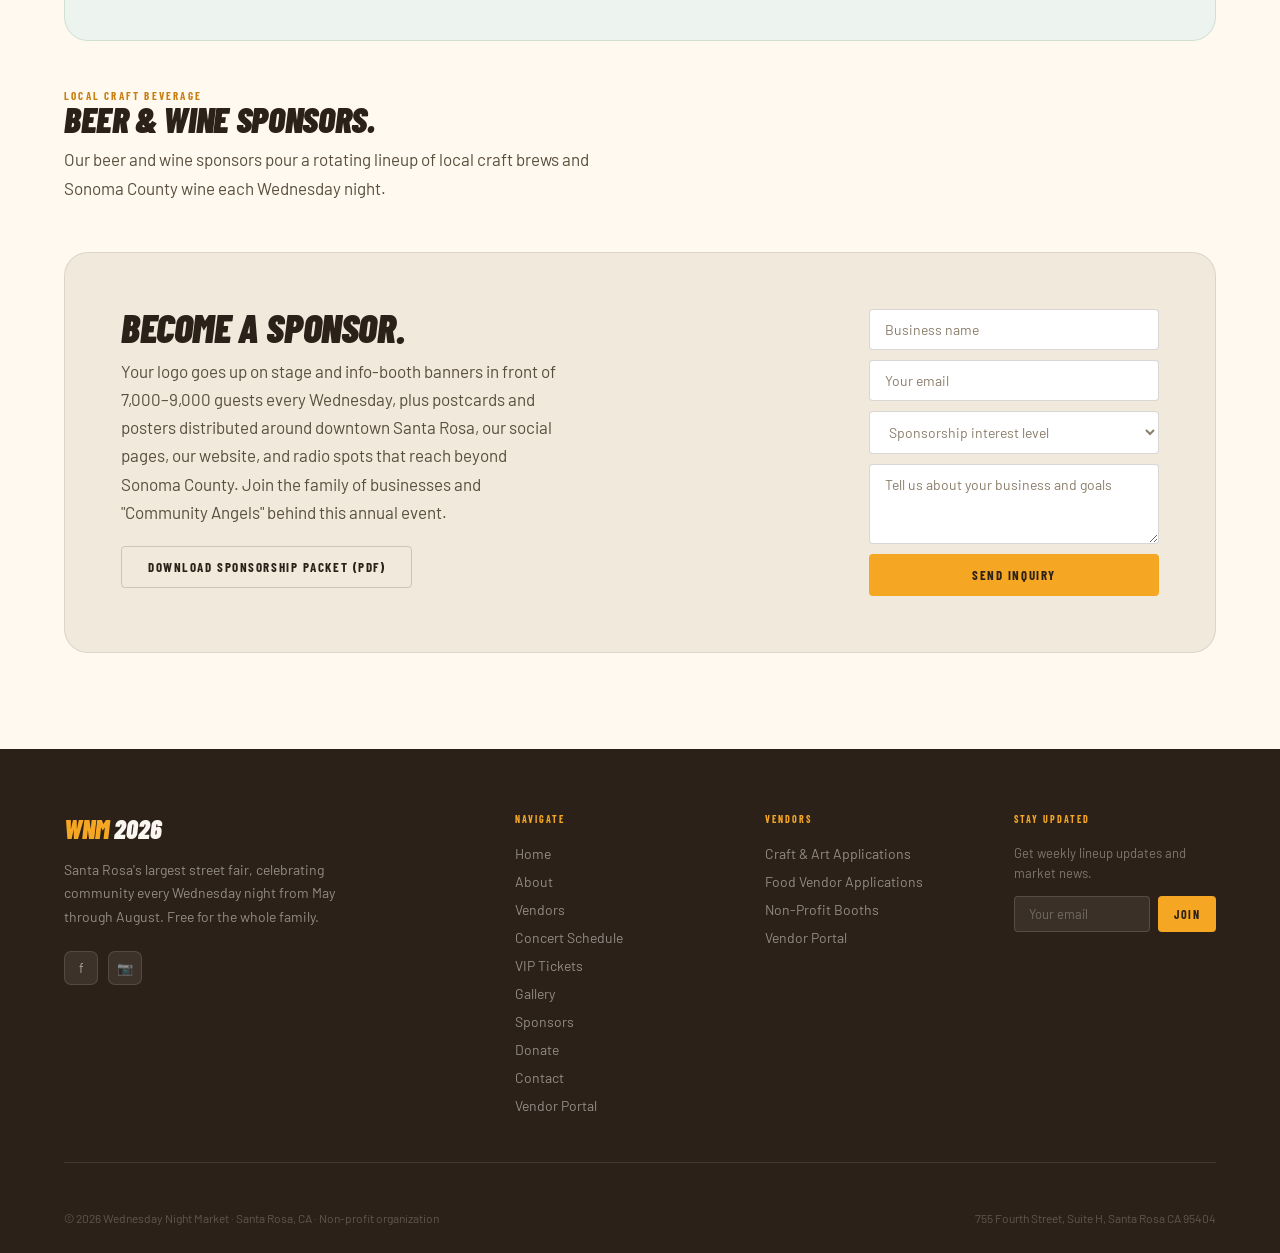
==== commit 58a252b8: "Add files via upload" ====
--- a/sponsors.html
+++ b/sponsors.html
@@ -19,26 +19,69 @@
 <section id="sponsors" class="sponsors-section section-pad">
   <p class="eyebrow fade-up">2026 Season Sponsors</p>
   <h2 class="display fade-up">Proud partners<br>in community.</h2>
-  <p class="body-text fade-up">These businesses make the Wednesday Night Market possible every year. We're grateful for each of them.</p>
+  <p class="body-text fade-up">Many of our sponsors and non-profit partners have stood with the market for years. Together with everyone who comes out on a Wednesday night, they're the reason this street market works. It takes vendors, sponsors, entertainers, and our fire department pulling in the same direction — thank you.</p>
 
-  <div class="sponsor-grid fade-up">
-    <!-- Replace with actual sponsor logos -->
-    <div class="sponsor-logo">Poppy Bank</div>
-    <div class="sponsor-logo">Sponsor 2</div>
-    <div class="sponsor-logo">Sponsor 3</div>
-    <div class="sponsor-logo">Sponsor 4</div>
-    <div class="sponsor-logo">Sponsor 5</div>
-    <div class="sponsor-logo">Sponsor 6</div>
-    <div class="sponsor-logo">Sponsor 7</div>
-    <div class="sponsor-logo">Sponsor 8</div>
-    <div class="sponsor-logo">Sponsor 9</div>
-    <div class="sponsor-logo">Sponsor 10</div>
+  <div class="sponsor-tier-group fade-up">
+    <h4 class="sponsor-tier-label">Platinum Sponsors</h4>
+    <div class="sponsor-grid sponsor-grid-lg">
+      <div class="sponsor-logo">Mercy <span class="sponsor-confirm">(confirm full name)</span></div>
+      <div class="sponsor-logo">Platinum Sponsor <span class="sponsor-confirm">(confirm name)</span></div>
+    </div>
+  </div>
+
+  <div class="sponsor-tier-group fade-up">
+    <h4 class="sponsor-tier-label">Gold Sponsors</h4>
+    <div class="sponsor-grid">
+      <div class="sponsor-logo">Hotel E &amp; Arthouse <span class="sponsor-confirm">(confirm name)</span></div>
+      <div class="sponsor-logo">Chandi <span class="sponsor-confirm">(confirm name)</span></div>
+    </div>
+  </div>
+
+  <div class="sponsor-tier-group fade-up">
+    <h4 class="sponsor-tier-label">Silver Sponsors</h4>
+    <div class="sponsor-grid">
+      <div class="sponsor-logo">Century 21 <span class="sponsor-confirm">(confirm office name)</span></div>
+      <div class="sponsor-logo">DNB <span class="sponsor-confirm">(confirm name)</span></div>
+    </div>
+  </div>
+
+  <div class="sponsor-tier-group fade-up">
+    <h4 class="sponsor-tier-label">Friends of the Market</h4>
+    <div class="sponsor-grid">
+      <div class="sponsor-logo">City of Santa Rosa</div>
+      <div class="sponsor-logo">Lagunitas Brewing Co. <span class="sponsor-confirm">(confirm name)</span></div>
+      <div class="sponsor-logo">Smile <span class="sponsor-confirm">(confirm name)</span></div>
+      <div class="sponsor-logo">Friend of the Market <span class="sponsor-confirm">(confirm name)</span></div>
+    </div>
+  </div>
+
+  <div class="community-partners fade-up">
+    <p class="eyebrow">Community Support</p>
+    <h3 class="display" style="font-size:clamp(28px,3.2vw,40px)">Community Partners.</h3>
+    <p class="body-text">Approved Community Partners are welcome to sell logo merchandise or run a fundraising raffle at the market. Over 36 years, the market has drawn more than a million visitors to downtown Santa Rosa — and community partners have played a real part in that, introducing neighbors to local organizations and opening doors to volunteering.</p>
+    <ul class="partner-benefits">
+      <li>Mutually beneficial opportunities through volunteering</li>
+      <li>Raised awareness and a public face for your organization</li>
+      <li>A venue to engage with the issues that matter most to our community</li>
+    </ul>
+    <div class="sponsor-grid sponsor-grid-partners">
+      <div class="sponsor-logo">League of Women Voters</div>
+      <div class="sponsor-logo">Sonoma County Library</div>
+      <div class="sponsor-logo">CASA of Sonoma County</div>
+    </div>
+  </div>
+
+  <div class="beer-sponsors fade-up">
+    <p class="eyebrow">Local Craft Beverage</p>
+    <h3 class="display" style="font-size:clamp(26px,3vw,36px)">Beer &amp; Wine Sponsors.</h3>
+    <p class="body-text">Our beer and wine sponsors pour a rotating lineup of local craft brews and Sonoma County wine each Wednesday night.</p>
   </div>
 
   <div class="become-band fade-up">
     <div>
       <h3 class="display">Become a sponsor.</h3>
-      <p class="body-text">Your business reaches 7,000–9,000 guests every Wednesday throughout the summer — plus exposure across our social media, posters, and radio spots across Sonoma County.</p>
+      <p class="body-text">Your logo goes up on stage and info-booth banners in front of 7,000–9,000 guests every Wednesday, plus postcards and posters distributed around downtown Santa Rosa, our social pages, our website, and radio spots that reach beyond Sonoma County. Join the family of businesses and "Community Angels" behind this annual event.</p>
+      <a href="https://wednesdaynightmarket.org/wp-content/uploads/2024/02/WNM-Sponsorship-Package-MK-Edits-1.30.24.pdf" class="btn-outline sponsor-pdf-link" target="_blank" rel="noopener">Download Sponsorship Packet (PDF)</a>
     </div>
     <form class="sponsor-form" onsubmit="return false">
       <input type="text" placeholder="Business name" aria-label="Business name">
--- a/styles.css
+++ b/styles.css
@@ -1543,3 +1543,66 @@
   .portal-card { padding: 28px 22px; }
   .portal-dash-head { flex-direction: column; align-items: flex-start; gap: 14px; }
 }
+
+/* ── SPONSOR TIERS + COMMUNITY PARTNERS (sponsors.html additions) ── */
+.sponsor-tier-group { margin-bottom: 40px; }
+.sponsor-tier-group .sponsor-grid { margin-bottom: 0; }
+.sponsor-tier-label {
+  font-family: 'Barlow Condensed', sans-serif;
+  font-weight: 700;
+  font-size: 13px;
+  letter-spacing: 0.12em;
+  text-transform: uppercase;
+  color: var(--amber-dark);
+  margin-bottom: 14px;
+}
+.sponsor-grid-lg { grid-template-columns: repeat(2, 1fr); max-width: 520px; }
+.sponsor-grid-lg .sponsor-logo { height: 110px; font-size: 15px; }
+.sponsor-grid-partners { grid-template-columns: repeat(3, 1fr); margin-top: 20px; margin-bottom: 0; max-width: 720px; }
+.sponsor-confirm { display: block; font-size: 9px; font-weight: 500; letter-spacing: 0.02em; text-transform: none; color: var(--ink-soft); margin-top: 3px; }
+
+.community-partners {
+  background: var(--sage-soft);
+  border: 1px solid rgba(90,148,104,0.2);
+  border-radius: var(--radius-lg);
+  padding: 40px 44px;
+  margin: 48px 0;
+}
+.community-partners .body-text { max-width: 680px; margin: 14px 0 20px; }
+.partner-benefits {
+  list-style: none;
+  display: flex;
+  flex-direction: column;
+  gap: 8px;
+  padding: 0;
+  margin: 0;
+}
+.partner-benefits li {
+  position: relative;
+  padding-left: 22px;
+  font-size: 14px;
+  color: var(--ink-mid);
+  line-height: 1.5;
+}
+.partner-benefits li::before {
+  content: '';
+  position: absolute;
+  left: 0; top: 8px;
+  width: 6px; height: 6px;
+  border-radius: 50%;
+  background: var(--sage);
+}
+
+.beer-sponsors { margin-bottom: 48px; }
+.beer-sponsors .body-text { max-width: 560px; margin-top: 10px; }
+
+.sponsor-pdf-link { display: inline-block; margin-top: 20px; }
+
+@media (max-width: 1080px) {
+  .sponsor-grid-partners { grid-template-columns: repeat(2, 1fr); }
+}
+@media (max-width: 720px) {
+  .sponsor-grid-lg { grid-template-columns: 1fr; max-width: none; }
+  .sponsor-grid-partners { grid-template-columns: 1fr; }
+  .community-partners { padding: 28px 22px; }
+}
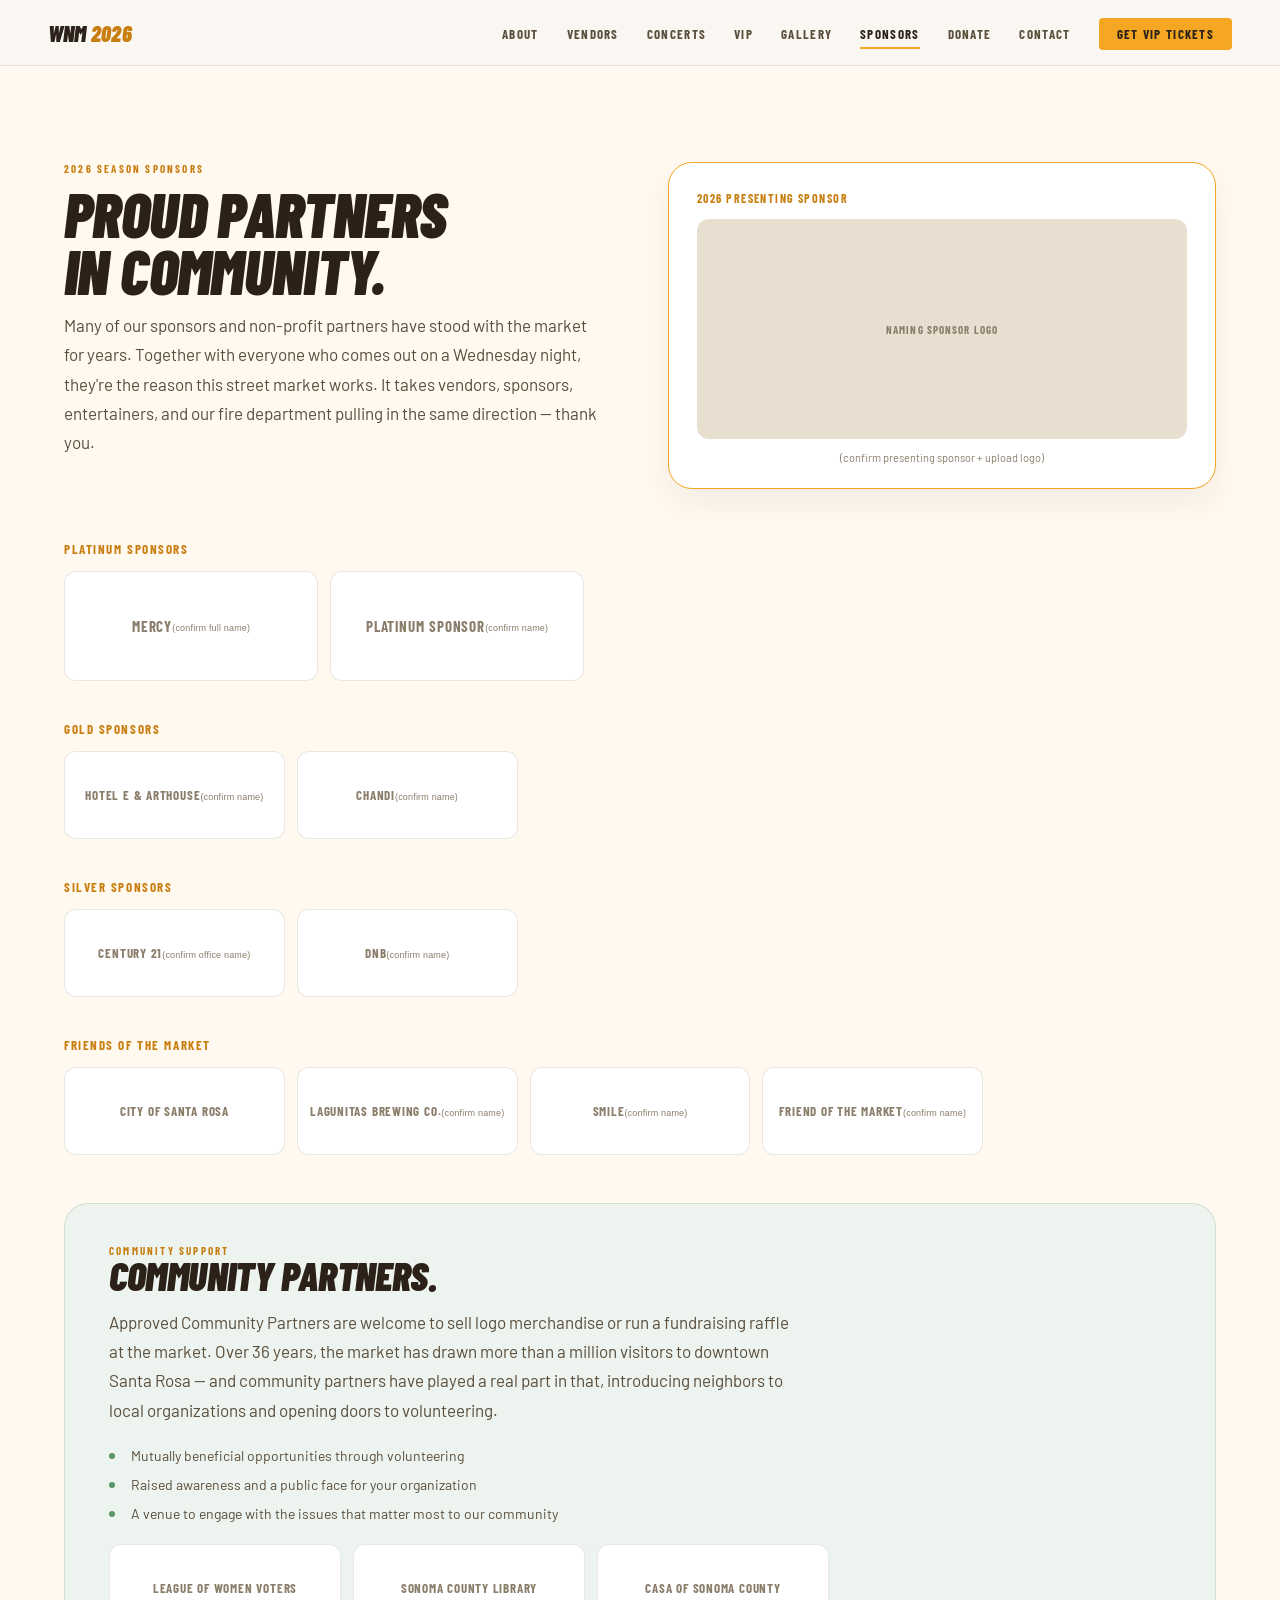
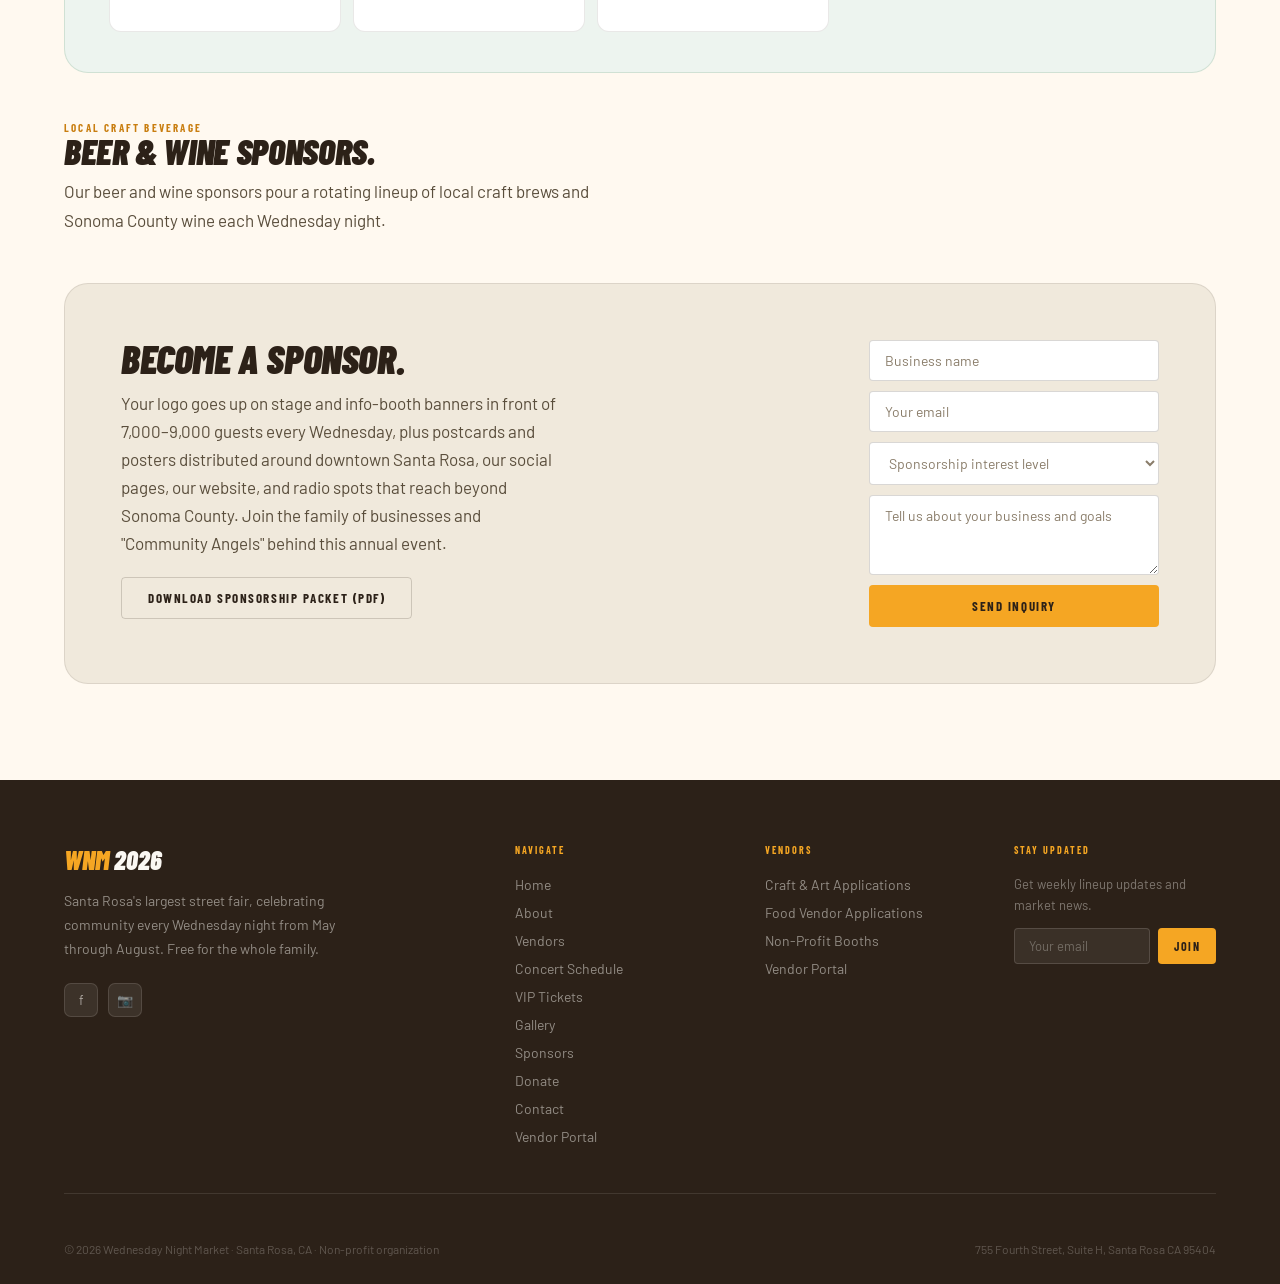
==== commit ed744440: "Add files via upload" ====
--- a/sponsors.html
+++ b/sponsors.html
@@ -17,9 +17,20 @@
 
 <main id="main" class="page-body">
 <section id="sponsors" class="sponsors-section section-pad">
-  <p class="eyebrow fade-up">2026 Season Sponsors</p>
-  <h2 class="display fade-up">Proud partners<br>in community.</h2>
-  <p class="body-text fade-up">Many of our sponsors and non-profit partners have stood with the market for years. Together with everyone who comes out on a Wednesday night, they're the reason this street market works. It takes vendors, sponsors, entertainers, and our fire department pulling in the same direction — thank you.</p>
+  <div class="sponsors-hero-grid">
+    <div class="sponsors-hero-text fade-up">
+      <p class="eyebrow">2026 Season Sponsors</p>
+      <h2 class="display">Proud partners<br>in community.</h2>
+      <p class="body-text">Many of our sponsors and non-profit partners have stood with the market for years. Together with everyone who comes out on a Wednesday night, they're the reason this street market works. It takes vendors, sponsors, entertainers, and our fire department pulling in the same direction — thank you.</p>
+    </div>
+    <div class="naming-sponsor-card fade-up">
+      <p class="naming-sponsor-eyebrow">2026 Presenting Sponsor</p>
+      <div class="naming-sponsor-logo">
+        <span class="photo-ph">Naming Sponsor Logo</span>
+      </div>
+      <p class="naming-sponsor-note">(confirm presenting sponsor + upload logo)</p>
+    </div>
+  </div>
 
   <div class="sponsor-tier-group fade-up">
     <h4 class="sponsor-tier-label">Platinum Sponsors</h4>
--- a/styles.css
+++ b/styles.css
@@ -1544,6 +1544,47 @@
   .portal-dash-head { flex-direction: column; align-items: flex-start; gap: 14px; }
 }
 
+/* ── SPONSORS HERO + NAMING SPONSOR (fills the blank top-right) ── */
+.sponsors-hero-grid {
+  display: grid;
+  grid-template-columns: 1fr 1fr;
+  gap: 56px;
+  align-items: start;
+  margin-bottom: 52px;
+}
+.sponsors-hero-text .body-text { max-width: 540px; margin-top: 12px; }
+.sponsors-hero-text h2 { margin: 10px 0 12px; }
+
+.naming-sponsor-card {
+  background: var(--white);
+  border: 1.5px solid var(--amber);
+  border-radius: var(--radius-lg);
+  padding: 28px 28px 24px;
+  box-shadow: 0 14px 32px rgba(44,33,24,0.06);
+}
+.naming-sponsor-eyebrow {
+  font-family: 'Barlow Condensed', sans-serif;
+  font-weight: 700;
+  font-size: 12px;
+  letter-spacing: 0.12em;
+  text-transform: uppercase;
+  color: var(--amber-dark);
+  margin-bottom: 14px;
+}
+.naming-sponsor-logo {
+  background: var(--base-deep);
+  border-radius: var(--radius-md);
+  height: 220px;
+  color: var(--ink-soft);
+  overflow: hidden;
+}
+.naming-sponsor-note {
+  font-size: 11px;
+  color: var(--ink-soft);
+  margin-top: 12px;
+  text-align: center;
+}
+
 /* ── SPONSOR TIERS + COMMUNITY PARTNERS (sponsors.html additions) ── */
 .sponsor-tier-group { margin-bottom: 40px; }
 .sponsor-tier-group .sponsor-grid { margin-bottom: 0; }
@@ -1600,9 +1641,13 @@
 
 @media (max-width: 1080px) {
   .sponsor-grid-partners { grid-template-columns: repeat(2, 1fr); }
+  .sponsors-hero-grid { grid-template-columns: 1fr; gap: 32px; }
+  .naming-sponsor-logo { height: 180px; }
 }
 @media (max-width: 720px) {
   .sponsor-grid-lg { grid-template-columns: 1fr; max-width: none; }
   .sponsor-grid-partners { grid-template-columns: 1fr; }
   .community-partners { padding: 28px 22px; }
-}
+  .naming-sponsor-card { padding: 22px 20px 18px; }
+  .naming-sponsor-logo { height: 160px; }
+}
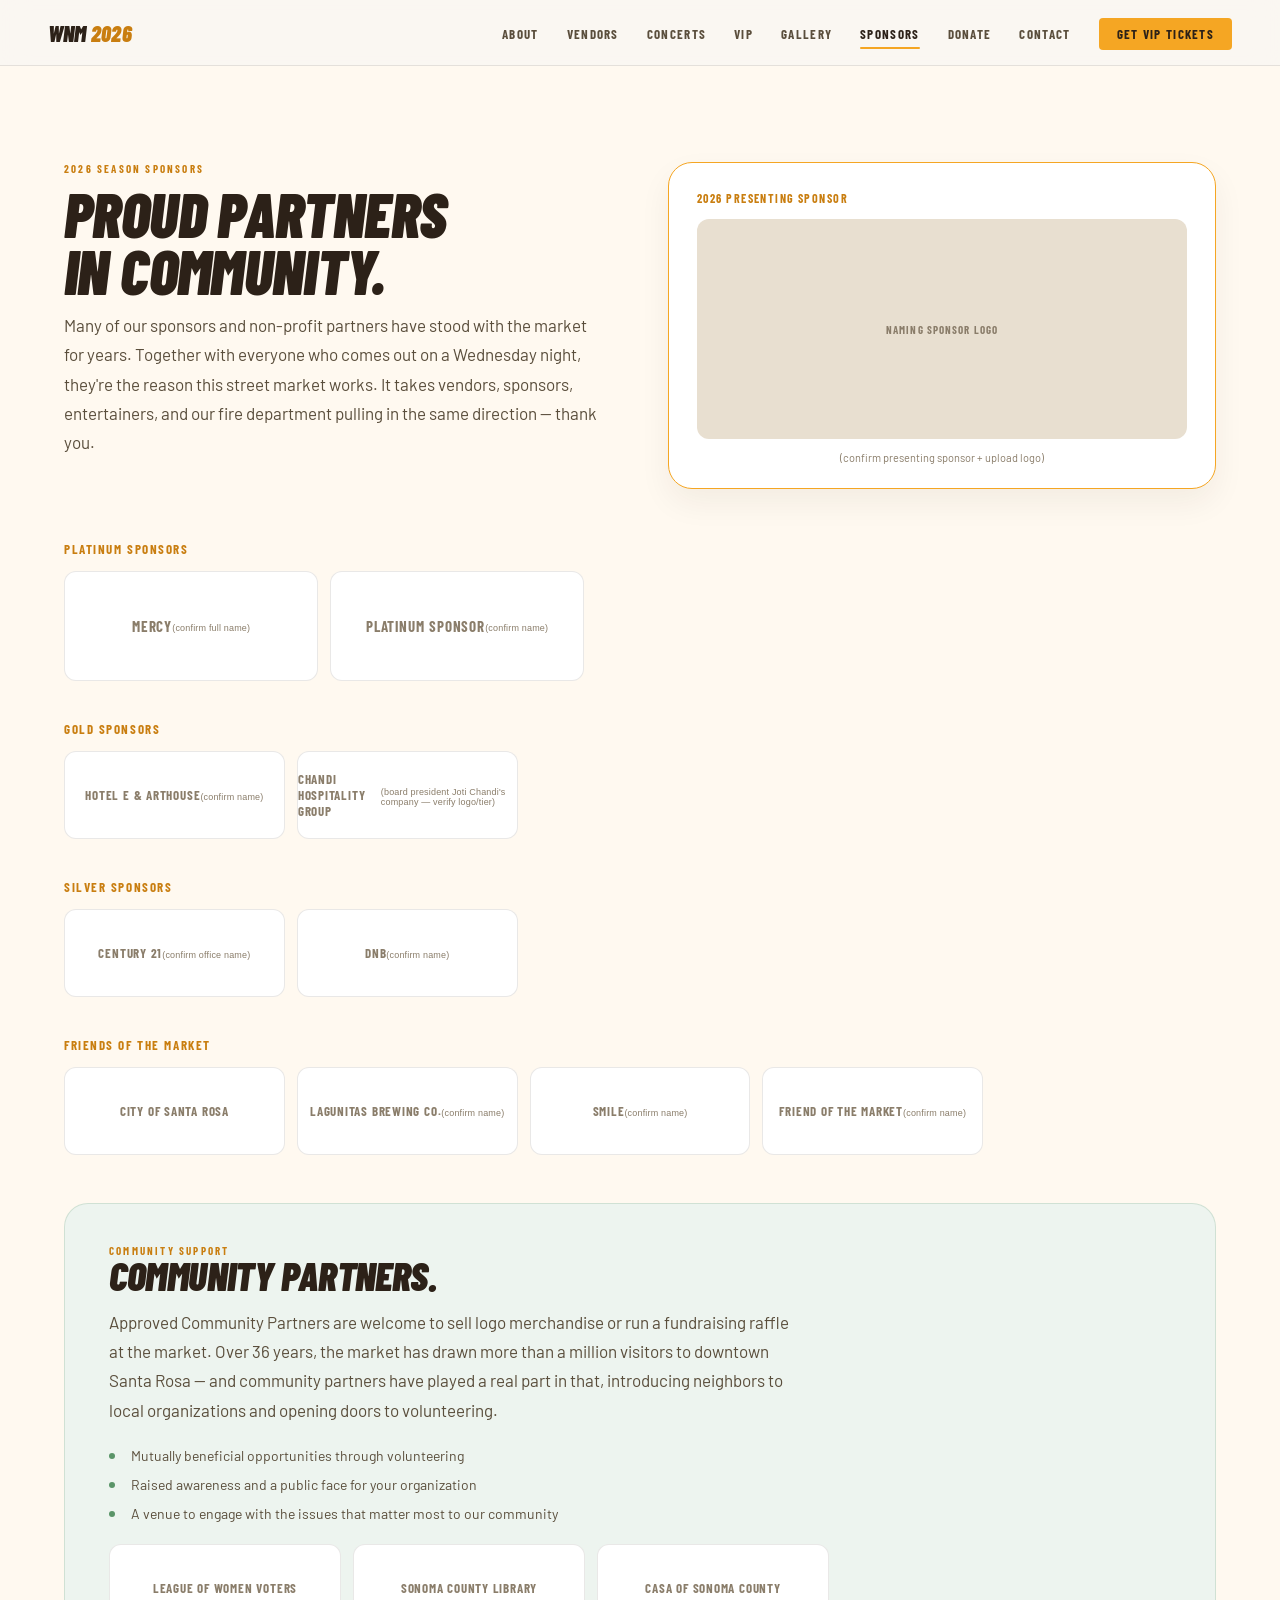
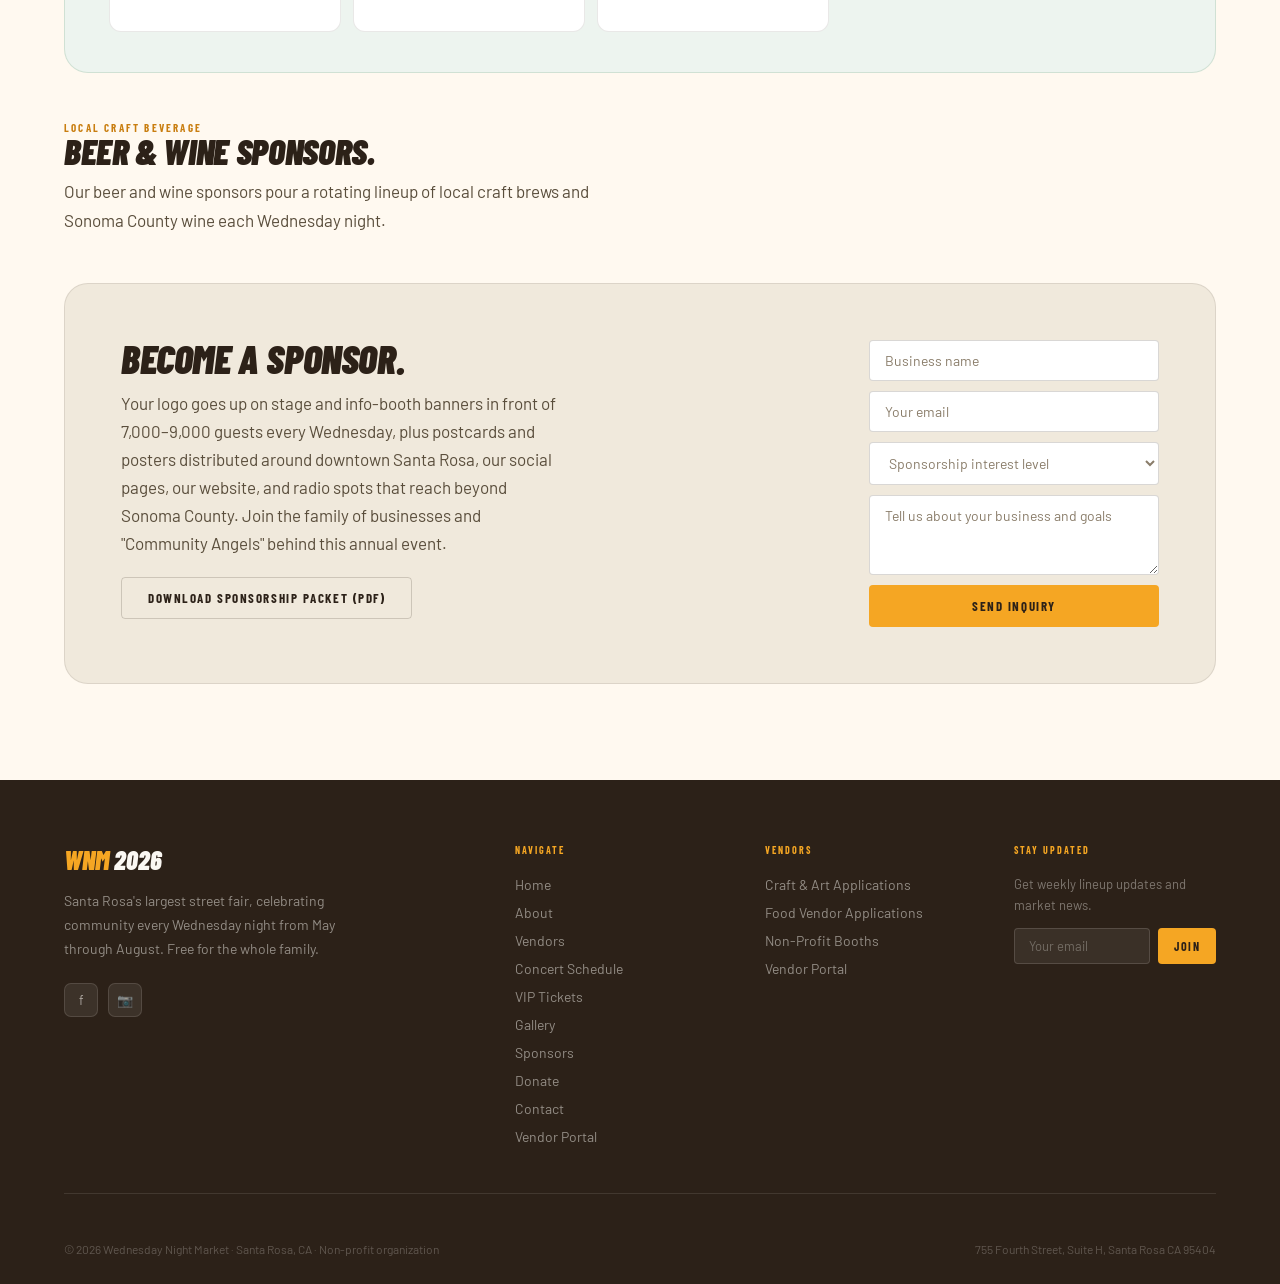
==== commit d86b7c4e: "Add files via upload" ====
--- a/sponsors.html
+++ b/sponsors.html
@@ -44,7 +44,7 @@
     <h4 class="sponsor-tier-label">Gold Sponsors</h4>
     <div class="sponsor-grid">
       <div class="sponsor-logo">Hotel E &amp; Arthouse <span class="sponsor-confirm">(confirm name)</span></div>
-      <div class="sponsor-logo">Chandi <span class="sponsor-confirm">(confirm name)</span></div>
+      <div class="sponsor-logo">Chandi Hospitality Group <span class="sponsor-confirm">(board president Joti Chandi's company — verify logo/tier)</span></div>
     </div>
   </div>
 
--- a/styles.css
+++ b/styles.css
@@ -428,18 +428,22 @@
 .board-section h2 { font-size: clamp(34px, 4vw, 52px); color: var(--ink); margin: 10px 0 44px; }
 .board-grid {
   display: grid;
-  grid-template-columns: repeat(4, 1fr);
+  grid-template-columns: repeat(3, 1fr);
   gap: 20px;
 }
+.board-grid-lead { grid-template-columns: repeat(4, 1fr); margin-bottom: 20px; }
+.board-intro { max-width: 620px; margin: 14px 0 32px; }
 .board-card {
   background: var(--white);
   border-radius: var(--radius-md);
   overflow: hidden;
   border: 1px solid var(--border);
+  display: flex;
+  flex-direction: column;
 }
 .board-photo { height: 200px; overflow: hidden; }
 .board-photo .photo-ph { color: var(--ink-soft); background: var(--base-deep); }
-.board-info { padding: 18px 20px; }
+.board-info { padding: 18px 20px 22px; }
 .board-name {
   font-family: 'Barlow Condensed', sans-serif;
   font-weight: 700;
@@ -454,6 +458,36 @@
   letter-spacing: 0.13em;
   text-transform: uppercase;
   color: var(--amber-dark);
+}
+.board-role-sub {
+  font-size: 12px;
+  color: var(--ink-mid);
+  margin-top: 3px;
+}
+.board-committees {
+  font-size: 11px;
+  color: var(--ink-soft);
+  letter-spacing: 0.02em;
+  margin-top: 8px;
+  padding-top: 8px;
+  border-top: 1px solid var(--border);
+}
+.board-badge {
+  display: inline-block;
+  margin-top: 8px;
+  background: var(--sage-soft);
+  color: var(--sage);
+  font-size: 10px;
+  font-weight: 600;
+  letter-spacing: 0.04em;
+  padding: 3px 9px;
+  border-radius: 999px;
+}
+.board-bio {
+  font-size: 13px;
+  line-height: 1.55;
+  color: var(--ink-mid);
+  margin-top: 10px;
 }
 
 /* ── VENDORS ── */
@@ -1188,6 +1222,7 @@
   .concerts-layout { grid-template-columns: 1fr; gap: 40px; }
   .mini-cal { max-width: 420px; }
   .board-grid, .gallery-grid, .vendor-cards { grid-template-columns: repeat(2, 1fr); }
+  .board-grid-lead { grid-template-columns: repeat(2, 1fr); }
   .sponsor-grid { grid-template-columns: repeat(3, 1fr); }
   .event-strip { grid-template-columns: repeat(2, 1fr); }
   .mosaic { grid-template-columns: repeat(6, 1fr); grid-auto-rows: 200px; }
@@ -1238,6 +1273,7 @@
   .m1, .m2, .m3, .m4, .m5 { grid-column: span 1; grid-row: span 1; }
   .about-image-wrap { height: 380px; }
   .board-grid, .gallery-grid, .vendor-cards, .sponsor-grid { grid-template-columns: 1fr; }
+  .board-grid-lead { grid-template-columns: 1fr; max-width: 320px; }
   .gi:nth-child(3n+1) { grid-row: span 1; }
   .gi:nth-child(3n+1) .gi-img { aspect-ratio: 4/3; height: auto; }
   .vendor-tabs { overflow-x: auto; }
